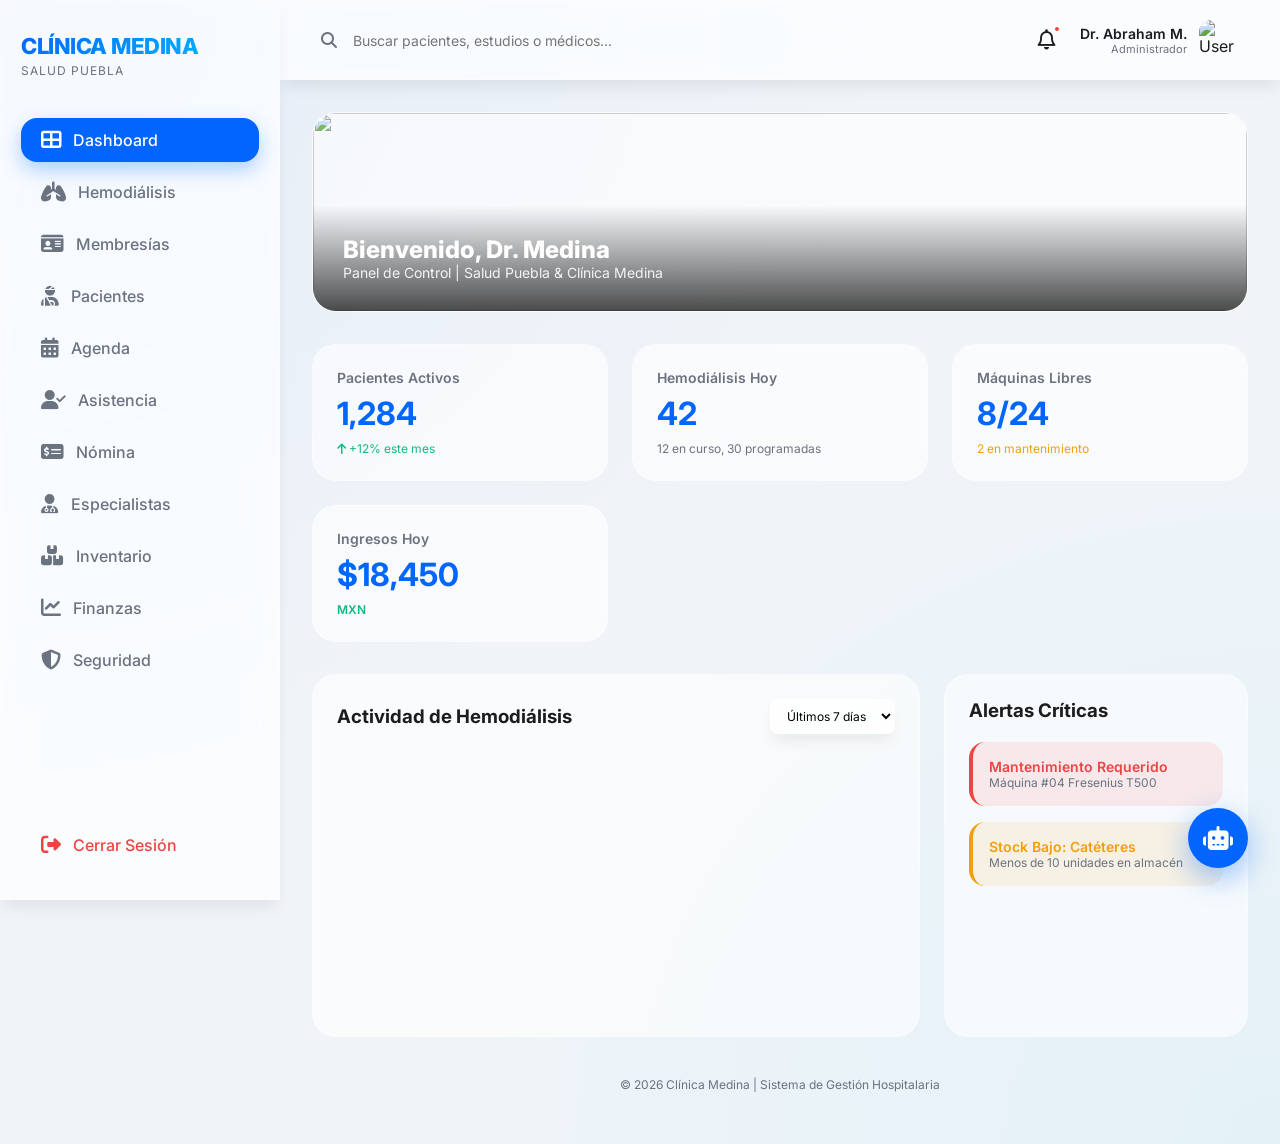
==== proyecto/index.html @ 77a9a947 "Add files via upload" ====
<!DOCTYPE html>
<html lang="es">
<head>
    <meta charset="UTF-8">
    <meta name="viewport" content="width=device-width, initial-scale=1.0">
    <title>Salud Puebla | Clínica Medina OS</title>
    <link rel="stylesheet" href="style.css">
    <link rel="stylesheet" href="https://cdnjs.cloudflare.com/ajax/libs/font-awesome/6.4.0/css/all.min.css">
    <link href="https://fonts.googleapis.com/css2?family=Inter:wght@300;400;500;600;700;800&display=swap" rel="stylesheet">
    <script src="https://cdn.jsdelivr.net/npm/chart.js"></script>
    <script src="https://cdnjs.cloudflare.com/ajax/libs/html2pdf.js/0.10.1/html2pdf.bundle.min.js"></script>
</head>
<body>
    <div id="app">
        <!-- Sidebar Navigation -->
        <aside class="glass">
            <div class="brand">
                <h1>CLÍNICA MEDINA</h1>
                <p>Salud Puebla</p>
            </div>
            
            <nav class="nav-links">
                <a class="nav-item active" data-page="dashboard">
                    <i class="fas fa-th-large"></i>
                    <span>Dashboard</span>
                </a>
                <a class="nav-item" data-page="hemodialysis">
                    <i class="fas fa-lungs"></i>
                    <span>Hemodiálisis</span>
                </a>
                <a class="nav-item" data-page="memberships">
                    <i class="fas fa-id-card"></i>
                    <span>Membresías</span>
                </a>
                <a class="nav-item" data-page="patients">
                    <i class="fas fa-user-injured"></i>
                    <span>Pacientes</span>
                </a>
                <a class="nav-item" data-page="schedule">
                    <i class="fas fa-calendar-alt"></i>
                    <span>Agenda</span>
                </a>
                <a class="nav-item" data-page="attendance">
                    <i class="fas fa-user-check"></i>
                    <span>Asistencia</span>
                </a>
                <a class="nav-item" data-page="payroll">
                    <i class="fas fa-money-check-alt"></i>
                    <span>Nómina</span>
                </a>
                <a class="nav-item" data-page="specialists">
                    <i class="fas fa-user-md"></i>
                    <span>Especialistas</span>
                </a>
                <a class="nav-item" data-page="inventory">
                    <i class="fas fa-boxes"></i>
                    <span>Inventario</span>
                </a>
                <a class="nav-item" data-page="financial">
                    <i class="fas fa-chart-line"></i>
                    <span>Finanzas</span>
                </a>
                <a class="nav-item" data-page="security">
                    <i class="fas fa-shield-alt"></i>
                    <span>Seguridad</span>
                </a>
            </nav>

            <div style="margin-top: auto; padding-top: 20px; border-top: 1px solid var(--border);">
                <div class="nav-item" style="color: var(--danger);">
                    <i class="fas fa-sign-out-alt"></i>
                    <span>Cerrar Sesión</span>
                </div>
            </div>
        </aside>

        <!-- Main Content Wrapper -->
        <header class="glass">
            <div class="header-search">
                <i class="fas fa-search" style="color: var(--text-secondary); margin-right: 12px;"></i>
                <input type="text" placeholder="Buscar pacientes, estudios o médicos..." style="background: transparent; border: none; outline: none; width: 300px; font-size: 14px;">
            </div>
            <div class="header-actions" style="display: flex; align-items: center; gap: 24px;">
                <div class="notification-bell" style="position: relative; cursor: pointer;">
                    <i class="far fa-bell" style="font-size: 20px;"></i>
                    <span style="position: absolute; top: -5px; right: -5px; background: var(--danger); width: 8px; height: 8px; border-radius: 50%; border: 2px solid white;"></span>
                </div>
                <div class="user-profile" style="display: flex; align-items: center; gap: 12px; cursor: pointer;">
                    <div style="text-align: right;">
                        <p style="font-size: 14px; font-weight: 600;">Dr. Abraham M.</p>
                        <p style="font-size: 11px; color: var(--text-secondary);">Administrador</p>
                    </div>
                    <img src="https://ui-avatars.com/api/?name=Abraham+Medina&background=0066FF&color=fff" alt="User" style="width: 40px; height: 40px; border-radius: 12px; object-fit: cover;">
                </div>
            </div>
        </header>

        <main id="main-content">
            <!-- Sections will be injected here via script.js or defined as hidden divs -->
            
            <!-- Dashboard Overview -->
            <section id="page-dashboard" class="page-section active fade-in">
                <div class="glass-card" style="margin-bottom: 32px; padding: 0; overflow: hidden; height: 200px; position: relative;">
                    <img src="/Users/Bi5M/.gemini/antigravity/brain/7ccee8db-44fe-4745-b122-daf04850807d/hospital_dashboard_hero_1778372550651.png" style="width: 100%; height: 100%; object-fit: cover; opacity: 0.8;">
                    <div style="position: absolute; bottom: 0; left: 0; width: 100%; padding: 30px; background: linear-gradient(transparent, rgba(0,0,0,0.7)); color: white;">
                        <h2 style="font-weight: 800;">Bienvenido, Dr. Medina</h2>
                        <p style="font-size: 14px; opacity: 0.9;">Panel de Control | Salud Puebla & Clínica Medina</p>
                    </div>
                </div>

                <div class="stats-grid">
                    <div class="glass-card stat-card">
                        <span class="stat-label">Pacientes Activos</span>
                        <span class="stat-value">1,284</span>
                        <span style="font-size: 12px; color: var(--success);"><i class="fas fa-arrow-up"></i> +12% este mes</span>
                    </div>
                    <div class="glass-card stat-card">
                        <span class="stat-label">Hemodiálisis Hoy</span>
                        <span class="stat-value">42</span>
                        <span style="font-size: 12px; color: var(--text-secondary);">12 en curso, 30 programadas</span>
                    </div>
                    <div class="glass-card stat-card">
                        <span class="stat-label">Máquinas Libres</span>
                        <span class="stat-value">8/24</span>
                        <span style="font-size: 12px; color: var(--warning);">2 en mantenimiento</span>
                    </div>
                    <div class="glass-card stat-card">
                        <span class="stat-label">Ingresos Hoy</span>
                        <span class="stat-value">$18,450</span>
                        <span style="font-size: 12px; color: var(--success); font-weight: 600;">MXN</span>
                    </div>
                </div>

                <div style="display: grid; grid-template-columns: 2fr 1fr; gap: 24px;">
                    <div class="glass-card">
                        <div style="display: flex; justify-content: space-between; align-items: center; margin-bottom: 24px;">
                            <h3 style="font-weight: 700;">Actividad de Hemodiálisis</h3>
                            <select class="glass" style="padding: 8px 12px; border-radius: 8px; font-size: 12px; border: 1px solid var(--border);">
                                <option>Últimos 7 días</option>
                                <option>Último mes</option>
                            </select>
                        </div>
                        <canvas id="revenueChart" height="250"></canvas>
                    </div>
                    <div class="glass-card">
                        <h3 style="font-weight: 700; margin-bottom: 20px;">Alertas Críticas</h3>
                        <div style="display: flex; flex-direction: column; gap: 16px;">
                            <div style="background: rgba(239, 68, 68, 0.1); padding: 16px; border-radius: 16px; border-left: 4px solid var(--danger);">
                                <p style="font-weight: 600; font-size: 14px; color: var(--danger);">Mantenimiento Requerido</p>
                                <p style="font-size: 12px; color: var(--text-secondary);">Máquina #04 Fresenius T500</p>
                            </div>
                            <div style="background: rgba(245, 158, 11, 0.1); padding: 16px; border-radius: 16px; border-left: 4px solid var(--warning);">
                                <p style="font-weight: 600; font-size: 14px; color: var(--warning);">Stock Bajo: Catéteres</p>
                                <p style="font-size: 12px; color: var(--text-secondary);">Menos de 10 unidades en almacén</p>
                            </div>
                        </div>
                    </div>
                </div>
            </section>

            <!-- Other pages will be added dynamically or pre-defined -->
            <section id="page-hemodialysis" class="page-section fade-in">
                <h2 style="margin-bottom: 24px; font-weight: 800;">Panel de Control Hemodiálisis</h2>
                <div class="stats-grid" id="hemo-machines-grid">
                    <!-- Machines cards will be injected here -->
                </div>
            </section>

            <section id="page-memberships" class="page-section fade-in">
                <h2 style="margin-bottom: 24px; font-weight: 800;">Sistema de Membresías Salud Puebla</h2>
                <div class="stats-grid">
                    <div class="glass-card" style="border-top: 4px solid var(--primary);">
                        <h3>Individual</h3>
                        <p style="font-size: 24px; font-weight: 800; margin: 12px 0;">$350 MXN</p>
                        <ul style="font-size: 13px; color: var(--text-secondary); list-style: none; display: flex; flex-direction: column; gap: 8px;">
                            <li><i class="fas fa-check" style="color: var(--success);"></i> Consulta General Gratis</li>
                            <li><i class="fas fa-check" style="color: var(--success);"></i> 50% Ultrasonido</li>
                            <li><i class="fas fa-check" style="color: var(--success);"></i> 11va Hemodialisis Gratis</li>
                        </ul>
                    </div>
                    <div class="glass-card" style="border-top: 4px solid var(--secondary);">
                        <h3>Dúo</h3>
                        <p style="font-size: 24px; font-weight: 800; margin: 12px 0;">$450 MXN</p>
                        <ul style="font-size: 13px; color: var(--text-secondary); list-style: none; display: flex; flex-direction: column; gap: 8px;">
                            <li><i class="fas fa-check" style="color: var(--success);"></i> Beneficios para 2 personas</li>
                            <li><i class="fas fa-check" style="color: var(--success);"></i> 50% RX y Laboratorio</li>
                            <li><i class="fas fa-check" style="color: var(--success);"></i> Descuentos en Farmacia</li>
                        </ul>
                    </div>
                    <div class="glass-card" style="border-top: 4px solid var(--accent);">
                        <h3>Familiar</h3>
                        <p style="font-size: 24px; font-weight: 800; margin: 12px 0;">$499 MXN</p>
                        <ul style="font-size: 13px; color: var(--text-secondary); list-style: none; display: flex; flex-direction: column; gap: 8px;">
                            <li><i class="fas fa-check" style="color: var(--success);"></i> Hasta 4 integrantes</li>
                            <li><i class="fas fa-check" style="color: var(--success);"></i> 20% en Especialistas</li>
                            <li><i class="fas fa-check" style="color: var(--success);"></i> Ambulancia 24/7</li>
                        </ul>
                    </div>
                </div>
                
                <div class="glass-card" style="margin-top: 32px;">
                    <div style="display: flex; justify-content: space-between; align-items: center; margin-bottom: 24px;">
                        <h3 style="font-weight: 700;">Verificación de Membresía</h3>
                        <button class="glass" style="padding: 10px 20px; border-radius: 12px; background: var(--primary); color: white; border: none; font-weight: 600; cursor: pointer;">
                            <i class="fas fa-qrcode"></i> Escanear QR
                        </button>
                    </div>
                    <table style="width: 100%; border-collapse: collapse; text-align: left;">
                        <thead>
                            <tr style="color: var(--text-secondary); font-size: 12px; text-transform: uppercase; letter-spacing: 1px;">
                                <th style="padding: 16px 0;">Socio</th>
                                <th>ID Membresía</th>
                                <th>Tipo</th>
                                <th>Vencimiento</th>
                                <th>Estado</th>
                                <th>Acciones</th>
                            </tr>
                        </thead>
                        <tbody id="membership-list" style="font-size: 14px;">
                            <!-- Members injected here -->
                        </tbody>
                    </table>
                </div>
            </section>
            <section id="page-patients" class="page-section fade-in">
                <div style="display: flex; justify-content: space-between; align-items: center; margin-bottom: 24px;">
                    <h2 style="font-weight: 800;">Gestión de Pacientes</h2>
                    <button class="glass" onclick="openModal('add-patient-modal')" style="padding: 10px 20px; border-radius: 12px; background: var(--primary); color: white; border: none; font-weight: 600; cursor: pointer;">
                        <i class="fas fa-plus"></i> Nuevo Paciente
                    </button>
                </div>
                <div class="glass-card">
                    <div style="display: grid; grid-template-columns: repeat(auto-fill, minmax(300px, 1fr)); gap: 20px;" id="patients-list">
                        <!-- Patient profiles will be injected here -->
                    </div>
                </div>
            </section>

            <section id="page-specialists" class="page-section fade-in">
                <h2 style="margin-bottom: 24px; font-weight: 800;">Directorio de Especialistas</h2>
                <div style="display: grid; grid-template-columns: repeat(auto-fill, minmax(280px, 1fr)); gap: 24px;" id="specialists-grid">
                    <!-- Specialist cards injected here -->
                </div>
            </section>

            <section id="page-inventory" class="page-section fade-in">
                <div style="display: flex; justify-content: space-between; align-items: center; margin-bottom: 24px;">
                    <div>
                        <h2 style="font-weight: 800;">Inventario y Farmacia</h2>
                        <p style="color: var(--text-secondary); font-size: 14px;">Control de medicamentos e insumos de hemodiálisis</p>
                    </div>
                    <div style="display: flex; gap: 12px;">
                        <button class="glass" onclick="openModal('medina-inv-movement-modal')" style="padding: 10px 20px; border-radius: 12px; background: rgba(0, 102, 255, 0.1); color: var(--primary); border: 1px solid var(--primary); font-weight: 600; cursor: pointer;">
                            <i class="fas fa-exchange-alt"></i> Entrada/Salida
                        </button>
                        <button class="glass" onclick="openModal('medina-product-modal')" style="padding: 10px 20px; border-radius: 12px; background: var(--primary); color: white; border: none; font-weight: 600; cursor: pointer;">
                            <i class="fas fa-plus"></i> Nuevo Producto
                        </button>
                    </div>
                </div>

                <div class="stats-grid">
                    <div class="glass-card">
                        <span class="stat-label">Productos Totales</span>
                        <span class="stat-value" id="inv-total-products">0</span>
                    </div>
                    <div class="glass-card">
                        <span class="stat-label">Stock Crítico</span>
                        <span class="stat-value" id="inv-critical-stock" style="color: var(--danger);">0</span>
                    </div>
                    <div class="glass-card">
                        <span class="stat-label">Movimientos Hoy</span>
                        <span class="stat-value" id="inv-movements-today">0</span>
                    </div>
                </div>

                <div class="glass-card" style="margin-top: 24px;">
                    <h3 style="margin-bottom: 20px;">Existencias en Almacén</h3>
                    <div style="overflow-x: auto;">
                        <table style="width: 100%; border-collapse: collapse; text-align: left;">
                            <thead>
                                <tr style="color: var(--text-secondary); font-size: 11px; text-transform: uppercase;">
                                    <th style="padding: 12px 0;">Producto</th>
                                    <th>Categoría</th>
                                    <th>Lote</th>
                                    <th>Caducidad</th>
                                    <th>Gramaje</th>
                                    <th>Stock</th>
                                    <th>Acciones</th>
                                </tr>
                            </thead>
                            <tbody id="medina-inventory-tbody" style="font-size: 13px;"></tbody>
                        </table>
                    </div>
                </div>

                <div class="glass-card" style="margin-top: 24px;">
                    <h3 style="margin-bottom: 20px;">Historial de Movimientos</h3>
                    <div style="overflow-x: auto;">
                        <table style="width: 100%; border-collapse: collapse; text-align: left;">
                            <thead>
                                <tr style="color: var(--text-secondary); font-size: 11px; text-transform: uppercase;">
                                    <th style="padding: 12px 0;">Fecha</th>
                                    <th>Producto</th>
                                    <th>Tipo</th>
                                    <th>Cantidad</th>
                                    <th>Usuario</th>
                                </tr>
                            </thead>
                            <tbody id="medina-inv-movements-tbody" style="font-size: 13px;"></tbody>
                        </table>
                    </div>
                </div>
            </section>

            <section id="page-financial" class="page-section fade-in">
                <div style="display: flex; justify-content: space-between; align-items: center; margin-bottom: 24px;">
                    <h2 style="font-weight: 800;">Panel Financiero</h2>
                    <button class="glass" onclick="resetMedinaFinances()" style="padding: 10px 20px; border-radius: 12px; background: rgba(239, 68, 68, 0.1); color: var(--danger); border: 1px solid var(--danger); font-weight: 600; cursor: pointer;">
                        <i class="fas fa-sync-alt"></i> Reiniciar Mes
                    </button>
                </div>
                
                <div class="stats-grid">
                    <div class="glass-card">
                        <span class="stat-label">Ingresos Mensuales</span>
                        <span class="stat-value" id="medina-total-ingresos">$0</span>
                        <span style="font-size: 12px; color: var(--success);">Actualizado automáticamente</span>
                    </div>
                    <div class="glass-card">
                        <span class="stat-label">Egresos Mensuales (Gastos)</span>
                        <span class="stat-value" id="medina-total-gastos">$0</span>
                        <span style="font-size: 12px; color: var(--danger);">Gestionados este mes</span>
                    </div>
                    <div class="glass-card">
                        <span class="stat-label">Balance Neto</span>
                        <span class="stat-value" id="medina-balance-neto">$0</span>
                        <span id="medina-balance-status" style="font-size: 12px;">Saldo del periodo</span>
                    </div>
                </div>

                <!-- Ingresos y Egresos Forms -->
                <div style="display: grid; grid-template-columns: 1fr 1fr; gap: 24px; margin-top: 24px;">
                    <div class="glass-card">
                        <h3 style="margin-bottom: 20px; color: var(--success);">+ Registrar Ingreso</h3>
                        <div style="display: flex; flex-direction: column; gap: 15px;">
                            <input type="text" id="m-i-concepto" placeholder="Concepto de Ingreso" class="glass" style="padding: 12px; border-radius: 10px; border: 1px solid var(--border); outline: none;">
                            <div style="display: flex; gap: 10px;">
                                <input type="number" id="m-i-cantidad" placeholder="Monto ($)" class="glass" style="flex: 1; padding: 12px; border-radius: 10px; border: 1px solid var(--border); outline: none;">
                                <input type="date" id="m-i-fecha" class="glass" style="flex: 1; padding: 12px; border-radius: 10px; border: 1px solid var(--border); outline: none;">
                            </div>
                            <button onclick="saveMedinaIngreso()" style="width: 100%; padding: 12px; border-radius: 12px; background: var(--success); color: white; border: none; font-weight: 600; cursor: pointer;">
                                <i class="fas fa-plus-circle"></i> Guardar Ingreso
                            </button>
                        </div>
                    </div>
                    <div class="glass-card">
                        <h3 style="margin-bottom: 20px; color: var(--danger);">- Registrar Egreso</h3>
                        <div style="display: flex; flex-direction: column; gap: 15px;">
                            <input type="text" id="m-g-concepto" placeholder="Concepto de Gasto" class="glass" style="padding: 12px; border-radius: 10px; border: 1px solid var(--border); outline: none;">
                            <input type="text" id="m-g-motivo" placeholder="Motivo/Detalle" class="glass" style="padding: 12px; border-radius: 10px; border: 1px solid var(--border); outline: none;">
                            <div style="display: flex; gap: 10px;">
                                <input type="number" id="m-g-cantidad" placeholder="Monto ($)" class="glass" style="flex: 1; padding: 12px; border-radius: 10px; border: 1px solid var(--border); outline: none;">
                                <input type="date" id="m-g-fecha" class="glass" style="flex: 1; padding: 12px; border-radius: 10px; border: 1px solid var(--border); outline: none;">
                            </div>
                            <button onclick="saveMedinaGasto()" style="width: 100%; padding: 12px; border-radius: 12px; background: var(--danger); color: white; border: none; font-weight: 600; cursor: pointer;">
                                <i class="fas fa-minus-circle"></i> Guardar Gasto
                            </button>
                        </div>
                    </div>
                </div>

                <!-- History Tables -->
                <div style="display: grid; grid-template-columns: 1fr 1fr; gap: 24px; margin-top: 24px;">
                    <div class="glass-card">
                        <h3 style="margin-bottom: 20px;">Historial de Ingresos</h3>
                        <div style="overflow-x: auto; max-height: 400px;">
                            <table style="width: 100%; border-collapse: collapse; text-align: left;">
                                <thead>
                                    <tr style="color: var(--text-secondary); font-size: 11px; text-transform: uppercase;">
                                        <th style="padding: 12px 0;">Fecha</th>
                                        <th>Concepto</th>
                                        <th>Monto</th>
                                        <th></th>
                                    </tr>
                                </thead>
                                <tbody id="medina-ingresos-tbody" style="font-size: 13px;"></tbody>
                            </table>
                        </div>
                    </div>
                    <div class="glass-card">
                        <h3 style="margin-bottom: 20px;">Historial de Egresos</h3>
                        <div style="overflow-x: auto; max-height: 400px;">
                            <table style="width: 100%; border-collapse: collapse; text-align: left;">
                                <thead>
                                    <tr style="color: var(--text-secondary); font-size: 11px; text-transform: uppercase;">
                                        <th style="padding: 12px 0;">Fecha</th>
                                        <th>Concepto</th>
                                        <th>Monto</th>
                                        <th></th>
                                    </tr>
                                </thead>
                                <tbody id="medina-gastos-tbody" style="font-size: 13px;"></tbody>
                            </table>
                        </div>
                    </div>
                </div>
            </section>

            <section id="page-schedule" class="page-section fade-in">
                <div style="display: flex; justify-content: space-between; align-items: center; margin-bottom: 24px;">
                    <div>
                        <h2 style="font-weight: 800;">Agenda de Hemodiálisis</h2>
                        <p style="color: var(--text-secondary); font-size: 14px;">Control de máquinas y turnos semanales</p>
                    </div>
                    <div style="display: flex; gap: 20px;">
                        <div class="glass-card" style="padding: 10px 20px; display: flex; flex-direction: column; align-items: center;">
                            <span style="font-size: 11px; color: var(--text-secondary);">PACIENTES</span>
                            <span id="medina-count-patients" style="font-size: 18px; font-weight: 800;">0</span>
                        </div>
                        <div class="glass-card" style="padding: 10px 20px; display: flex; flex-direction: column; align-items: center;">
                            <span style="font-size: 11px; color: var(--text-secondary);">LIBRES</span>
                            <span id="medina-count-available" style="font-size: 18px; font-weight: 800;">0</span>
                        </div>
                    </div>
                </div>
                <div class="glass-card" id="medinaAgendaContainer" style="padding: 0; overflow: hidden; height: calc(100vh - 250px);"></div>
            </section>

            <!-- Attendance Section -->
            <section id="page-attendance" class="page-section fade-in">
                <div style="display: flex; justify-content: space-between; align-items: center; margin-bottom: 24px;">
                    <div>
                        <h2 style="font-weight: 800;">Control de Asistencia</h2>
                        <p style="color: var(--text-secondary); font-size: 14px;">Registro biométrico de entrada y salida del personal</p>
                    </div>
                </div>

                <div style="display: grid; grid-template-columns: 1fr 2fr; gap: 24px;">
                    <div class="glass-card">
                        <h3 style="margin-bottom: 20px;">Registrar Asistencia</h3>
                        <div style="display: flex; flex-direction: column; gap: 15px;">
                            <input type="text" id="att-staff-name" placeholder="Nombre Completo" class="glass" style="padding: 12px; border-radius: 10px; border: 1px solid var(--border); outline: none;">
                            <select id="att-type" class="glass" style="padding: 12px; border-radius: 10px; border: 1px solid var(--border);">
                                <option value="Entrada">Entrada</option>
                                <option value="Salida">Salida</option>
                            </select>
                            
                            <!-- Camera Preview -->
                            <div id="camera-container" class="glass" style="width: 100%; aspect-ratio: 4/3; border-radius: 12px; overflow: hidden; position: relative; background: #000; border: 1px solid var(--border);">
                                <video id="att-video" autoplay playsinline style="width: 100%; height: 100%; object-fit: cover;"></video>
                                <div id="camera-overlay" style="position: absolute; top: 10px; left: 10px; padding: 4px 10px; background: var(--primary); color: white; border-radius: 6px; font-size: 10px;">CÁMARA LISTA</div>
                                <button onclick="initMedinaCamera()" style="position: absolute; top: 10px; right: 10px; padding: 6px 12px; background: rgba(255,255,255,0.2); backdrop-filter: blur(10px); color: white; border: 1px solid rgba(255,255,255,0.3); border-radius: 8px; font-size: 10px; cursor: pointer; font-weight: 600;">
                                    <i class="fas fa-sync"></i> ACTIVAR CÁMARA
                                </button>
                            </div>
                            <canvas id="att-canvas" style="display: none;"></canvas>

                            <button onclick="registerMedinaAttendance()" style="width: 100%; padding: 12px; border-radius: 12px; background: var(--primary); color: white; border: none; font-weight: 600; cursor: pointer;">
                                <i class="fas fa-camera"></i> Registrar y Tomar Foto
                            </button>
                        </div>
                    </div>

                    <div class="glass-card">
                        <h3 style="margin-bottom: 20px;">Bitácora de Hoy</h3>
                        <div style="overflow-x: auto; max-height: 500px;">
                            <table style="width: 100%; border-collapse: collapse; text-align: left;">
                                <thead>
                                    <tr style="color: var(--text-secondary); font-size: 11px; text-transform: uppercase;">
                                        <th style="padding: 12px 0;">Foto</th>
                                        <th>Nombre</th>
                                        <th>Tipo</th>
                                        <th>Hora</th>
                                        <th>Acciones</th>
                                    </tr>
                                </thead>
                                <tbody id="medina-attendance-tbody" style="font-size: 13px;"></tbody>
                            </table>
                        </div>
                    </div>
                </div>
            </section>

            <!-- Payroll Section -->
            <section id="page-payroll" class="page-section fade-in">
                <div style="display: flex; justify-content: space-between; align-items: center; margin-bottom: 24px;">
                    <div>
                        <h2 style="font-weight: 800;">Gestión de Nómina</h2>
                        <p style="color: var(--text-secondary); font-size: 14px;">Administración de salarios y compensaciones del personal</p>
                    </div>
                    <button class="glass" id="btn-add-payroll" onclick="addMedinaPayrollEmployee()" style="padding: 10px 20px; border-radius: 12px; background: var(--primary); color: white; border: none; font-weight: 600; cursor: pointer;">
                        <i class="fas fa-plus"></i> Agregar Personal
                    </button>
                </div>

                <div style="display: grid; grid-template-columns: 300px 1fr; gap: 24px; min-height: 500px;">
                    <!-- Employee List -->
                    <div class="glass-card" style="padding: 0; overflow: hidden; display: flex; flex-direction: column;">
                        <div style="padding: 20px; border-bottom: 1px solid var(--border);">
                            <h4 style="font-weight: 700;">Personal (<span id="payroll-count">0</span>/10)</h4>
                        </div>
                        <div id="payroll-list" style="flex: 1; overflow-y: auto;">
                            <!-- List of employees -->
                        </div>
                    </div>

                    <!-- Breakdown Detail -->
                    <div id="payroll-detail-container" class="glass-card" style="display: none; flex-direction: column; gap: 20px;">
                        <div style="display: flex; justify-content: space-between; align-items: center;">
                            <h3 id="p-det-name" style="font-weight: 800; color: var(--primary);">Nombre del Empleado</h3>
                            <div style="display: flex; gap: 10px;">
                                <button onclick="downloadMedinaPayrollPDF()" style="background: rgba(0,102,255,0.1); border: 1px solid var(--primary); color: var(--primary); padding: 8px 15px; border-radius: 10px; cursor: pointer; font-size: 13px; font-weight: 600;">
                                    <i class="fas fa-file-pdf"></i> PDF
                                </button>
                                <button onclick="deleteMedinaPayrollEmployee()" style="background: transparent; border: none; color: var(--danger); cursor: pointer; font-size: 14px;">
                                    <i class="fas fa-trash"></i>
                                </button>
                            </div>
                        </div>

                        <!-- Period and Date -->
                        <div style="display: grid; grid-template-columns: 2fr 1fr; gap: 20px;">
                            <div class="glass" style="padding: 12px 15px; border-radius: 12px;">
                                <label style="font-size: 10px; color: var(--text-secondary); display: block; margin-bottom: 5px; font-weight: 700; text-transform: uppercase;">Periodo de Nómina (ej. Quincena 1-15)</label>
                                <input type="text" id="p-det-periodo" class="glass" placeholder="Quincena del 1-15 de Mayo" style="width: 100%; border: none; background: transparent; font-weight: 600; outline: none; border-bottom: 1px solid var(--border);">
                            </div>
                            <div class="glass" style="padding: 12px 15px; border-radius: 12px;">
                                <label style="font-size: 10px; color: var(--text-secondary); display: block; margin-bottom: 5px; font-weight: 700; text-transform: uppercase;">Fecha de Pago</label>
                                <input type="date" id="p-det-fecha-pago" class="glass" style="width: 100%; border: none; background: transparent; font-weight: 600; outline: none; border-bottom: 1px solid var(--border);">
                            </div>
                        </div>

                        <div style="display: grid; grid-template-columns: repeat(3, 1fr); gap: 20px;">
                            <div class="glass" style="padding: 20px; border-radius: 16px;">
                                <label style="font-size: 11px; color: var(--text-secondary); text-transform: uppercase; font-weight: 700;">Salario Quincenal</label>
                                <div style="display: flex; align-items: center; gap: 10px; margin-top: 5px;">
                                    <span style="font-size: 16px; font-weight: 700; color: var(--success);">$</span>
                                    <input type="number" id="p-det-quincena" oninput="updatePayrollCalculations()" class="glass" style="border: none; background: transparent; font-size: 20px; font-weight: 800; width: 100%; color: var(--text-primary); outline: none;">
                                </div>
                            </div>
                            <div class="glass" style="padding: 20px; border-radius: 16px; background: rgba(0,0,0,0.02);">
                                <label style="font-size: 11px; color: var(--text-secondary); text-transform: uppercase; font-weight: 700;">Diario (Auto)</label>
                                <div style="display: flex; align-items: center; gap: 10px; margin-top: 5px;">
                                    <span style="font-size: 16px; font-weight: 700; opacity: 0.5;">$</span>
                                    <input type="text" id="p-det-diario" readonly class="glass" style="border: none; background: transparent; font-size: 20px; font-weight: 800; width: 100%; outline: none; cursor: default;">
                                </div>
                            </div>
                            <div class="glass" style="padding: 20px; border-radius: 16px; background: rgba(0,0,0,0.02);">
                                <label style="font-size: 11px; color: var(--text-secondary); text-transform: uppercase; font-weight: 700;">Hora (Auto)</label>
                                <div style="display: flex; align-items: center; gap: 10px; margin-top: 5px;">
                                    <span style="font-size: 16px; font-weight: 700; opacity: 0.5;">$</span>
                                    <input type="text" id="p-det-hora" readonly class="glass" style="border: none; background: transparent; font-size: 20px; font-weight: 800; width: 100%; outline: none; cursor: default;">
                                </div>
                            </div>
                        </div>

                        <div style="display: grid; grid-template-columns: repeat(4, 1fr); gap: 15px;">
                            <div class="glass" style="padding: 12px; border-radius: 16px;">
                                <label style="font-size: 10px; color: var(--text-secondary); display: block; margin-bottom: 5px; font-weight: 700;">Faltas (Días)</label>
                                <input type="number" id="p-det-faltas" oninput="updatePayrollCalculations()" class="glass" style="width: 100%; padding: 8px; border-radius: 8px; border: 1px solid var(--border);">
                                <small style="display: block; margin-top: 5px; color: var(--danger); font-size: 10px; font-weight: 600;">Desc: -$<span id="p-det-faltas-desc">0</span></small>
                            </div>
                            <div class="glass" style="padding: 12px; border-radius: 16px;">
                                <label style="font-size: 10px; color: var(--text-secondary); display: block; margin-bottom: 5px; font-weight: 700;">Desc. Horas</label>
                                <input type="number" id="p-det-h-desc" oninput="updatePayrollCalculations()" class="glass" style="width: 100%; padding: 8px; border-radius: 8px; border: 1px solid var(--border);">
                                <small style="display: block; margin-top: 5px; color: var(--danger); font-size: 10px; font-weight: 600;">Desc: -$<span id="p-det-h-desc-monto">0</span></small>
                            </div>
                            <div class="glass" style="padding: 12px; border-radius: 16px;">
                                <label style="font-size: 10px; color: var(--text-secondary); display: block; margin-bottom: 5px; font-weight: 700;">Extras ($)</label>
                                <input type="number" id="p-det-extras" oninput="updatePayrollCalculations()" class="glass" style="width: 100%; padding: 8px; border-radius: 8px; border: 1px solid var(--border);">
                            </div>
                            <div class="glass" style="padding: 12px; border-radius: 16px;">
                                <label style="font-size: 10px; color: var(--text-secondary); display: block; margin-bottom: 5px; font-weight: 700;">Festivos ($)</label>
                                <input type="number" id="p-det-festivos" oninput="updatePayrollCalculations()" class="glass" style="width: 100%; padding: 8px; border-radius: 8px; border: 1px solid var(--border);">
                            </div>
                        </div>

                        <div style="display: grid; grid-template-columns: 1fr 1fr; gap: 15px;">
                            <div class="glass" style="padding: 12px; border-radius: 16px;">
                                <label style="font-size: 10px; color: var(--text-secondary); display: block; margin-bottom: 5px; font-weight: 700;">Otros Descuentos ($)</label>
                                <input type="number" id="p-det-otros" oninput="updatePayrollCalculations()" class="glass" style="width: 100%; padding: 8px; border-radius: 8px; border: 1px solid var(--border);">
                            </div>
                            <div class="glass" style="padding: 12px; border-radius: 16px;">
                                <label style="font-size: 10px; color: var(--text-secondary); display: block; margin-bottom: 5px; font-weight: 700;">Concepto del Descuento</label>
                                <input type="text" id="p-det-otros-concepto" placeholder="Ej: Préstamo, Uniforme..." class="glass" style="width: 100%; padding: 8px; border-radius: 8px; border: 1px solid var(--border);">
                            </div>
                        </div>

                        <div class="glass" style="padding: 15px; border-radius: 16px; margin-top: 10px;">
                            <label style="font-size: 11px; color: var(--text-secondary); display: block; margin-bottom: 5px; font-weight: 700;">Impuestos (%)</label>
                            <input type="number" id="p-det-impuestos" oninput="updatePayrollCalculations()" class="glass" style="width: 100%; padding: 10px; border-radius: 8px; border: 1px solid var(--border);">
                            <small style="display: block; margin-top: 5px; color: var(--danger); font-weight: 600;">Retención: -$<span id="p-det-impuestos-desc">0</span></small>
                        </div>

                        <div class="glass" style="margin-top: auto; padding: 25px; border-radius: 20px; background: linear-gradient(135deg, var(--primary), var(--secondary)); color: white; display: flex; justify-content: space-between; align-items: center;">
                            <div>
                                <h4 style="text-transform: uppercase; font-size: 12px; opacity: 0.8; font-weight: 700; letter-spacing: 1px;">Total Neto a Pagar</h4>
                                <span style="font-size: 36px; font-weight: 900;">$<span id="p-det-total">0</span></span>
                            </div>
                            <button onclick="saveMedinaPayrollData()" style="padding: 15px 30px; border-radius: 15px; background: white; color: var(--primary); border: none; font-weight: 800; cursor: pointer; box-shadow: 0 10px 20px rgba(0,0,0,0.1);">
                                <i class="fas fa-save"></i> Guardar Nómina
                            </button>
                        </div>
                    </div>

                    <!-- Placeholder if no one selected -->
                    <div id="payroll-placeholder" class="glass-card" style="display: flex; align-items: center; justify-content: center; flex-direction: column; gap: 15px; color: var(--text-secondary); opacity: 0.6;">
                        <i class="fas fa-users" style="font-size: 48px;"></i>
                        <p>Seleccione un empleado para ver el desglose</p>
                    </div>
                </div>
            </section>

            <section id="page-security" class="page-section fade-in">
                <h2 style="margin-bottom: 24px; font-weight: 800;">Seguridad y Acceso</h2>
                <div class="glass-card" style="max-width: 500px;">
                    <h3>Control de Acceso Staff</h3>
                    <p style="color: var(--text-secondary); font-size: 14px; margin-bottom: 20px;">Permisos de administradores.</p>
                    <div style="display: flex; flex-direction: column; gap: 12px;">
                        <div class="glass" style="padding: 15px; border-radius: 12px; display: flex; justify-content: space-between; align-items: center;">
                            <div>
                                <p style="font-weight: 600;">Dr. Abraham Medina</p>
                                <p style="font-size: 12px; color: var(--text-secondary);">Administrador Senior</p>
                            </div>
                            <span style="background: var(--primary); color: white; padding: 4px 10px; border-radius: 8px; font-size: 11px;">FULL ACCESS</span>
                        </div>
                    </div>
                </div>
            </section>

            <footer style="margin-top: auto; padding-top: 40px; text-align: center; color: var(--text-secondary); font-size: 12px; padding-bottom: 20px;">
                <p>&copy; 2026 Clínica Medina | Sistema de Gestión Hospitalaria</p>
            </footer>
        </main>

        <!-- Agenda Modal -->
        <div id="medinaAgendaModal" class="modal-overlay" style="display: none;">
            <div class="glass-card modal-content" style="width: 450px;">
                <div style="display: flex; justify-content: space-between; align-items: center; margin-bottom: 24px;">
                    <h3 id="medina-apm-title">Detalles del Turno</h3>
                    <i class="fas fa-times" onclick="closeMedinaAgendaModal()" style="cursor: pointer; opacity: 0.6;"></i>
                </div>
                <div style="display: flex; flex-direction: column; gap: 15px;">
                    <input type="hidden" id="m-apm-day">
                    <input type="hidden" id="m-apm-time">
                    <input type="hidden" id="m-apm-machine">
                    <input type="text" id="m-apm-name" placeholder="Nombre completo" class="glass" style="padding: 12px; border-radius: 10px; border: 1px solid var(--border); outline: none;">
                    <div style="display: flex; gap: 10px;">
                        <select id="m-apm-type" class="glass" style="flex:1; padding: 12px; border-radius: 10px; border: 1px solid var(--border);">
                            <option value="fijo">Fijo</option>
                            <option value="ocasion">Ocasión</option>
                        </select>
                        <select id="m-apm-status" class="glass" style="flex:1; padding: 12px; border-radius: 10px; border: 1px solid var(--border);">
                            <option value="confirmado">Confirmado</option>
                            <option value="en-sesion">En Sesión</option>
                        </select>
                    </div>
                    <textarea id="m-apm-obs" placeholder="Observaciones..." class="glass" style="padding: 12px; border-radius: 10px; border: 1px solid var(--border); min-height: 80px;"></textarea>
                    <div style="display: flex; gap: 10px;">
                        <button id="m-apm-delete" onclick="deleteMedinaAgendaItem()" style="flex:1; padding: 12px; border-radius: 10px; border: 1px solid var(--danger); color: var(--danger); background: transparent;">Borrar</button>
                        <button onclick="saveMedinaAgendaItem()" style="flex:2; padding: 12px; border-radius: 10px; background: var(--primary); color: white; border: none;">Guardar</button>
                    </div>
                </div>
            </div>
        </div>

        <!-- AI Assistant and other modals -->
        <div id="ai-assistant"><i class="fas fa-robot"></i></div>
        <div id="ai-modal" class="glass" style="position: fixed; bottom: 100px; right: 32px; width: 350px; height: 500px; border-radius: 24px; display: none; z-index: 1001; overflow: hidden; box-shadow: var(--shadow-lg);">
            <div style="padding: 20px; background: var(--primary); color: white; display: flex; justify-content: space-between; align-items: center;">
                <span style="font-weight: 600;">Medina AI Staff</span>
                <i class="fas fa-times" id="close-ai" style="cursor: pointer;"></i>
            </div>
            <div id="ai-chat" style="flex: 1; padding: 20px; overflow-y: auto; display: flex; flex-direction: column; gap: 12px;"></div>
        </div>
    </div>

    <!-- Patient Files Modal -->
    <div id="patient-files-modal" class="modal-overlay" style="display: none;">
        <div class="glass-card modal-content" style="width: 500px;">
            <div style="display: flex; justify-content: space-between; align-items: center; margin-bottom: 20px;">
                <h3 id="modal-patient-name">Expediente</h3>
                <i class="fas fa-times" onclick="closeModal('patient-files-modal')" style="cursor: pointer;"></i>
            </div>
            <div id="files-list" style="display: flex; flex-direction: column; gap: 12px; margin-bottom: 20px;"></div>
            <input type="file" id="file-input" accept="application/pdf" style="display: none;">
            <button class="glass" onclick="document.getElementById('file-input').click()" style="width: 100%; padding: 12px; border-radius: 12px; background: var(--primary); color: white; border: none;">Subir PDF</button>
        </div>
    </div>

    <!-- Add Patient Modal -->
    <div id="add-patient-modal" class="modal-overlay" style="display: none;">
        <div class="glass-card modal-content" style="width: 400px;">
            <div style="display: flex; justify-content: space-between; align-items: center; margin-bottom: 20px;">
                <h3>Nuevo Paciente</h3>
                <i class="fas fa-times" onclick="closeModal('add-patient-modal')" style="cursor: pointer;"></i>
            </div>
            <div style="display: flex; flex-direction: column; gap: 15px;">
                <input type="text" id="new-patient-name" placeholder="Nombre" class="glass" style="padding: 12px; border-radius: 10px; border: 1px solid var(--border);">
                <input type="number" id="new-patient-age" placeholder="Edad" class="glass" style="padding: 12px; border-radius: 10px; border: 1px solid var(--border);">
                <input type="text" id="new-patient-diagnosis" placeholder="Diagnóstico" class="glass" style="padding: 12px; border-radius: 10px; border: 1px solid var(--border);">
                <button onclick="saveNewPatient()" style="width: 100%; padding: 12px; border-radius: 12px; background: var(--primary); color: white; border: none;">Guardar</button>
            </div>
        </div>
    </div>

    <!-- Medina Product Modal -->
    <div id="medina-product-modal" class="modal-overlay" style="display: none;">
        <div class="glass-card modal-content" style="width: 450px;">
            <div style="display: flex; justify-content: space-between; align-items: center; margin-bottom: 24px;">
                <h3 style="font-weight: 700;">Nuevo Producto / Insumo</h3>
                <i class="fas fa-times" onclick="closeModal('medina-product-modal')" style="cursor: pointer; opacity: 0.6;"></i>
            </div>
            <div style="display: flex; flex-direction: column; gap: 15px;">
                <input type="text" id="m-p-name" placeholder="Nombre del Producto" class="glass" style="padding: 12px; border-radius: 10px; border: 1px solid var(--border); outline: none;">
                <select id="m-p-category" class="glass" style="padding: 12px; border-radius: 10px; border: 1px solid var(--border);">
                    <option value="Medicamento">Medicamento</option>
                    <option value="Hemodiálisis">Insumo Hemodiálisis</option>
                    <option value="General">General</option>
                </select>
                <div style="display: flex; gap: 10px;">
                    <input type="text" id="m-p-lote" placeholder="Lote" class="glass" style="flex:1; padding: 12px; border-radius: 10px; border: 1px solid var(--border);">
                    <input type="text" id="m-p-gramaje" placeholder="Gramaje / ML" class="glass" style="flex:1; padding: 12px; border-radius: 10px; border: 1px solid var(--border);">
                </div>
                <div class="form-group">
                    <label style="font-size: 11px; color: var(--text-secondary);">Fecha de Caducidad</label>
                    <input type="date" id="m-p-expiry" class="glass" style="width:100%; padding: 12px; border-radius: 10px; border: 1px solid var(--border);">
                </div>
                <input type="number" id="m-p-stock" placeholder="Stock Inicial" class="glass" style="padding: 12px; border-radius: 10px; border: 1px solid var(--border);">
                <button onclick="saveMedinaProduct()" style="width: 100%; padding: 12px; border-radius: 12px; background: var(--primary); color: white; border: none; font-weight: 600;">
                    <i class="fas fa-save"></i> Guardar Producto
                </button>
            </div>
        </div>
    </div>

    <!-- Medina Movement Modal -->
    <div id="medina-inv-movement-modal" class="modal-overlay" style="display: none;">
        <div class="glass-card modal-content" style="width: 400px;">
            <div style="display: flex; justify-content: space-between; align-items: center; margin-bottom: 24px;">
                <h3 style="font-weight: 700;">Registrar Movimiento</h3>
                <i class="fas fa-times" onclick="closeModal('medina-inv-movement-modal')" style="cursor: pointer; opacity: 0.6;"></i>
            </div>
            <div style="display: flex; flex-direction: column; gap: 15px;">
                <div class="form-group">
                    <label style="font-size: 11px; color: var(--text-secondary);">Seleccionar Producto</label>
                    <select id="m-mov-product" class="glass" style="width:100%; padding: 12px; border-radius: 10px; border: 1px solid var(--border);"></select>
                </div>
                <div class="form-group">
                    <label style="font-size: 11px; color: var(--text-secondary);">Tipo de Movimiento</label>
                    <select id="m-mov-type" class="glass" style="width:100%; padding: 12px; border-radius: 10px; border: 1px solid var(--border);">
                        <option value="entrada">Entrada (+)</option>
                        <option value="salida">Salida (-)</option>
                    </select>
                </div>
                <input type="number" id="m-mov-qty" placeholder="Cantidad" class="glass" style="padding: 12px; border-radius: 10px; border: 1px solid var(--border);">
                <input type="text" id="m-mov-reason" placeholder="Motivo (Ej: Compra, Sesión, Caducado)" class="glass" style="padding: 12px; border-radius: 10px; border: 1px solid var(--border);">
                <button onclick="saveMedinaInvMovement()" style="width: 100%; padding: 12px; border-radius: 12px; background: var(--primary); color: white; border: none; font-weight: 600;">
                    <i class="fas fa-check-circle"></i> Confirmar Movimiento
                </button>
            </div>
        </div>
    </div>

    <script src="script.js"></script>
</body>
</html>
---- proyecto/style.css ----
:root {
    /* Color Palette */
    --primary: #0066FF;
    --primary-glow: rgba(0, 102, 255, 0.3);
    --secondary: #00C2FF;
    --accent: #7000FF;
    --background: #F0F4F8;
    --surface: rgba(255, 255, 255, 0.7);
    --sidebar-bg: rgba(255, 255, 255, 0.85);
    --card-bg: rgba(255, 255, 255, 0.6);
    --text-primary: #1A1C1E;
    --text-secondary: #6B7280;
    --success: #10B981;
    --warning: #F59E0B;
    --danger: #EF4444;
    --border: rgba(255, 255, 255, 0.3);
    
    /* Effects */
    --glass: blur(16px) saturate(180%);
    --shadow-sm: 0 4px 6px -1px rgba(0, 0, 0, 0.05);
    --shadow-md: 0 10px 15px -3px rgba(0, 0, 0, 0.07);
    --shadow-lg: 0 20px 25px -5px rgba(0, 0, 0, 0.1);
    --shadow-glow: 0 0 20px var(--primary-glow);
    --primary-gradient: linear-gradient(135deg, #0066FF, #00C2FF);
    
    /* Layout */
    --sidebar-width: 280px;
    --header-height: 80px;
    --radius-lg: 24px;
    --radius-md: 16px;
    --transition: all 0.4s cubic-bezier(0.4, 0, 0.2, 1);
}

* {
    margin: 0;
    padding: 0;
    box-sizing: border-box;
    font-family: 'Inter', -apple-system, BlinkMacSystemFont, 'Segoe UI', Roboto, sans-serif;
}

body {
    background: var(--background);
    background-image: 
        radial-gradient(at 0% 0%, rgba(0, 102, 255, 0.05) 0px, transparent 50%),
        radial-gradient(at 100% 100%, rgba(0, 194, 255, 0.05) 0px, transparent 50%);
    color: var(--text-primary);
    min-height: 100vh;
    overflow-x: hidden;
}

/* Glassmorphism Classes */
.glass {
    background: var(--surface);
    backdrop-filter: var(--glass);
    -webkit-backdrop-filter: var(--glass);
    border: 1px solid var(--border);
    box-shadow: var(--shadow-md);
}

.glass-card {
    background: var(--card-bg);
    backdrop-filter: var(--glass);
    -webkit-backdrop-filter: var(--glass);
    border: 1px solid var(--border);
    border-radius: var(--radius-lg);
    padding: 24px;
    transition: var(--transition);
}

.glass-card:hover {
    transform: translateY(-5px);
    box-shadow: var(--shadow-lg), var(--shadow-glow);
    background: rgba(255, 255, 255, 0.8);
}

/* Layout Structure */
#app {
    display: flex;
    min-height: 100vh;
}

aside {
    width: var(--sidebar-width);
    height: 100vh;
    position: fixed;
    left: 0;
    top: 0;
    z-index: 100;
    padding: 32px 20px;
    display: flex;
    flex-direction: column;
    gap: 40px;
    border-right: 1px solid var(--border);
}

main {
    flex: 1;
    margin-left: var(--sidebar-width);
    padding: 32px;
    padding-top: calc(var(--header-height) + 32px);
    transition: var(--transition);
}

header {
    height: var(--header-height);
    position: fixed;
    top: 0;
    right: 0;
    left: var(--sidebar-width);
    z-index: 90;
    padding: 0 40px;
    display: flex;
    align-items: center;
    justify-content: space-between;
    border-bottom: 1px solid var(--border);
}

/* Navigation */
.nav-links {
    display: flex;
    flex-direction: column;
    gap: 8px;
}

.nav-item {
    display: flex;
    align-items: center;
    gap: 12px;
    padding: 12px 20px;
    border-radius: var(--radius-md);
    text-decoration: none;
    color: var(--text-secondary);
    font-weight: 500;
    transition: var(--transition);
    cursor: pointer;
}

.nav-item i {
    font-size: 20px;
}

.nav-item:hover {
    background: rgba(0, 102, 255, 0.05);
    color: var(--primary);
}

.nav-item.active {
    background: var(--primary);
    color: white;
    box-shadow: 0 8px 20px rgba(0, 102, 255, 0.3);
}

/* Branding */
.brand {
    display: flex;
    flex-direction: column;
    gap: 4px;
}

.brand h1 {
    font-size: 22px;
    font-weight: 800;
    background: linear-gradient(135deg, var(--primary), var(--secondary));
    -webkit-background-clip: text;
    -webkit-text-fill-color: transparent;
    letter-spacing: -0.5px;
}

.brand p {
    font-size: 12px;
    color: var(--text-secondary);
    text-transform: uppercase;
    letter-spacing: 1px;
}

/* Stats Grid */
.stats-grid {
    display: grid;
    grid-template-columns: repeat(auto-fit, minmax(240px, 1fr));
    gap: 24px;
    margin-bottom: 32px;
}

.stat-card {
    display: flex;
    flex-direction: column;
    gap: 8px;
}

.stat-value {
    font-size: 32px;
    font-weight: 700;
    color: var(--primary);
}

.stat-label {
    font-size: 14px;
    color: var(--text-secondary);
    font-weight: 600;
}

/* Animations */
@keyframes fadeIn {
    from { opacity: 0; transform: translateY(20px); }
    to { opacity: 1; transform: translateY(0); }
}

.fade-in {
    animation: fadeIn 0.6s cubic-bezier(0.4, 0, 0.2, 1) forwards;
}

/* Section Containers */
.page-section {
    display: none;
}

.page-section.active {
    display: block;
}

/* Floating AI Assistant */
#ai-assistant {
    position: fixed;
    bottom: 32px;
    right: 32px;
    width: 60px;
    height: 60px;
    border-radius: 50%;
    background: var(--primary);
    display: flex;
    align-items: center;
    justify-content: center;
    color: white;
    cursor: pointer;
    box-shadow: 0 10px 30px rgba(0, 102, 255, 0.4);
    z-index: 1000;
    transition: var(--transition);
}

#ai-assistant:hover {
    transform: scale(1.1) rotate(15deg);
}

#ai-assistant i {
    font-size: 24px;
}

/* Modal Overlay */
.modal-overlay {
    position: fixed;
    top: 0;
    left: 0;
    width: 100%;
    height: 100%;
    background: rgba(0, 0, 0, 0.4);
    backdrop-filter: blur(8px);
    display: flex;
    align-items: center;
    justify-content: center;
    z-index: 2000;
}

.modal-content {
    animation: fadeIn 0.3s ease-out;
}

/* Responsive */
@media (max-width: 1024px) {
    aside {
        width: 80px;
        padding: 32px 10px;
    }
    aside .brand h1, aside .brand p, aside .nav-item span {
        display: none;
    }
    main {
        margin-left: 80px;
    }
    header {
        left: 80px;
    }
}

/* Agenda Grid Styling */
#medinaAgendaContainer {
    background: transparent;
    display: flex;
    flex-direction: column;
}

.medina-agenda-grid {
    display: flex;
    flex-direction: column;
    height: 100%;
}

.medina-agenda-header {
    display: grid;
    grid-template-columns: 100px repeat(6, 1fr);
    background: rgba(255, 255, 255, 0.4);
    border-bottom: 1px solid var(--border);
}

.medina-agenda-row {
    display: grid;
    grid-template-columns: 100px repeat(6, 1fr);
    border-bottom: 1px solid var(--border);
    min-height: 150px;
}

.m-time-cell {
    display: flex;
    align-items: center;
    justify-content: center;
    background: rgba(255, 255, 255, 0.2);
    font-weight: 800;
    font-size: 14px;
    color: var(--primary);
}

.m-day-col {
    padding: 15px;
    text-align: center;
    font-weight: 700;
    font-size: 12px;
    color: var(--text-secondary);
    text-transform: uppercase;
}

.m-agenda-cell {
    padding: 10px;
    border-left: 1px solid var(--border);
}

.m-machine-grid {
    display: grid;
    grid-template-columns: 1fr 1fr;
    gap: 8px;
    height: 100%;
}

.m-machine-slot {
    background: rgba(255, 255, 255, 0.3);
    border: 1px solid var(--border);
    border-radius: 12px;
    padding: 8px;
    display: flex;
    flex-direction: column;
    gap: 4px;
    transition: var(--transition);
    min-height: 60px;
    cursor: pointer;
}

.m-machine-slot:hover {
    background: rgba(255, 255, 255, 0.6);
    transform: translateY(-2px);
}

.m-machine-slot.empty {
    border-style: dashed;
    align-items: center;
    justify-content: center;
    opacity: 0.6;
}

.m-machine-slot.empty:hover {
    opacity: 1;
    border-color: var(--primary);
}

.m-slot-label {
    font-size: 9px;
    font-weight: 800;
    color: var(--text-secondary);
    opacity: 0.5;
}

.m-patient-card {
    display: flex;
    flex-direction: column;
    gap: 4px;
}

.m-patient-name {
    font-size: 12px;
    font-weight: 700;
    white-space: nowrap;
    overflow: hidden;
    text-overflow: ellipsis;
}

.m-patient-status {
    font-size: 9px;
    padding: 2px 8px;
    border-radius: 50px;
    align-self: flex-start;
    font-weight: 700;
    text-transform: uppercase;
}

.status-confirmado { background: rgba(16, 185, 129, 0.1); color: var(--success); }
.status-en-camino { background: rgba(245, 158, 11, 0.1); color: var(--warning); }
.status-en-sesion { background: rgba(0, 102, 255, 0.1); color: var(--primary); }

.m-machine-slot.drag-over {
    background: var(--primary-glow);
    border-color: var(--primary);
}

.payroll-item:hover {
    background: rgba(0, 102, 255, 0.05);
}

.payroll-item.active {
    background: var(--primary) !important;
    color: white !important;
}

.payroll-item.active div {
    color: white !important;
}
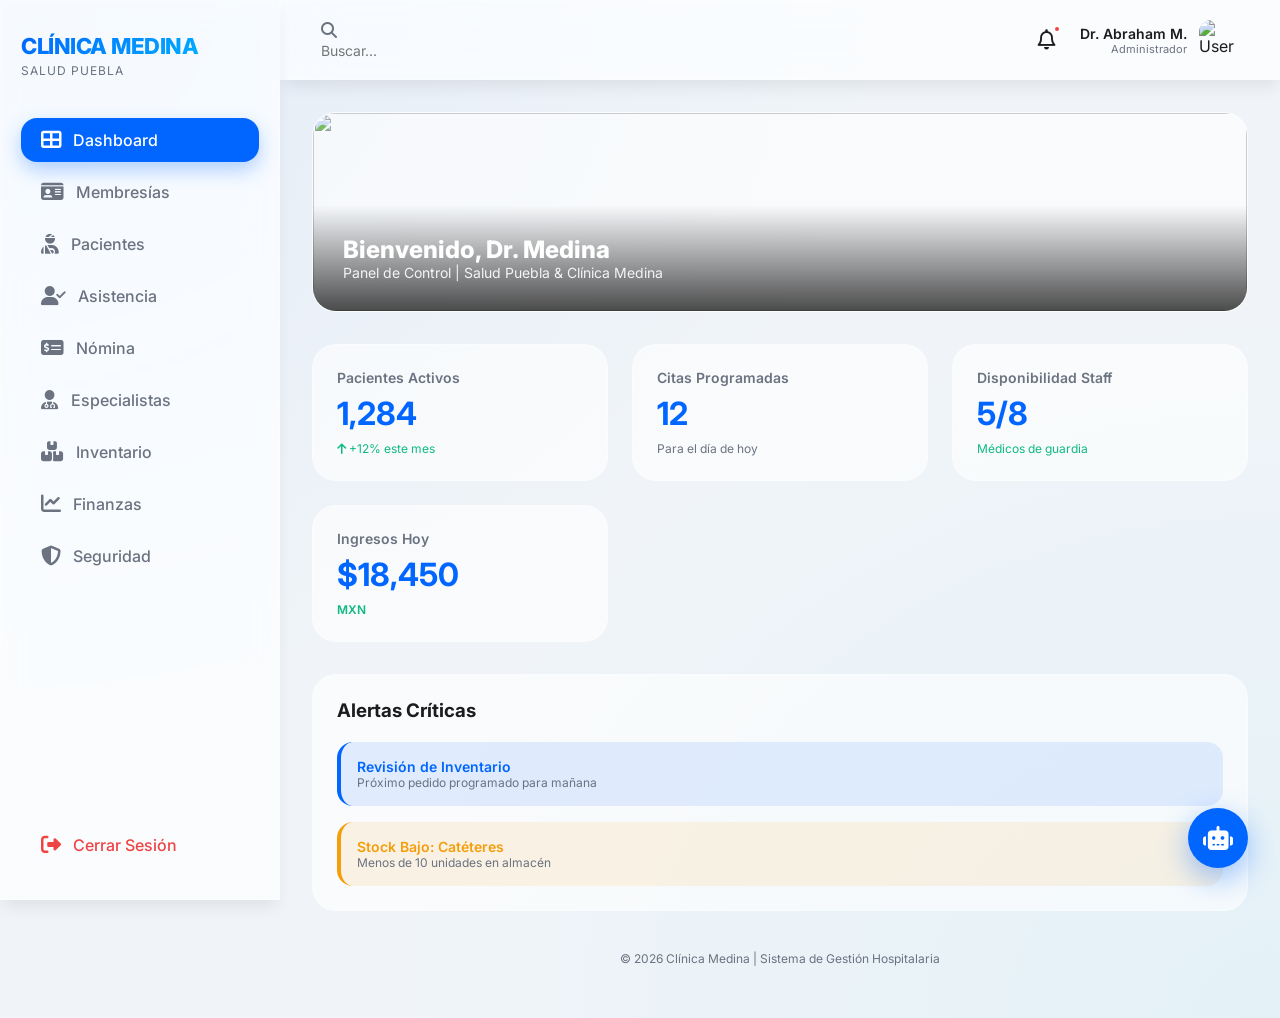
==== commit d559fe5e: "Add files via upload" ====
--- a/proyecto/index.html
+++ b/proyecto/index.html
@@ -24,10 +24,6 @@
                     <i class="fas fa-th-large"></i>
                     <span>Dashboard</span>
                 </a>
-                <a class="nav-item" data-page="hemodialysis">
-                    <i class="fas fa-lungs"></i>
-                    <span>Hemodiálisis</span>
-                </a>
                 <a class="nav-item" data-page="memberships">
                     <i class="fas fa-id-card"></i>
                     <span>Membresías</span>
@@ -35,10 +31,6 @@
                 <a class="nav-item" data-page="patients">
                     <i class="fas fa-user-injured"></i>
                     <span>Pacientes</span>
-                </a>
-                <a class="nav-item" data-page="schedule">
-                    <i class="fas fa-calendar-alt"></i>
-                    <span>Agenda</span>
                 </a>
                 <a class="nav-item" data-page="attendance">
                     <i class="fas fa-user-check"></i>
@@ -76,9 +68,14 @@
 
         <!-- Main Content Wrapper -->
         <header class="glass">
-            <div class="header-search">
-                <i class="fas fa-search" style="color: var(--text-secondary); margin-right: 12px;"></i>
-                <input type="text" placeholder="Buscar pacientes, estudios o médicos..." style="background: transparent; border: none; outline: none; width: 300px; font-size: 14px;">
+            <div style="display: flex; align-items: center; gap: 16px;">
+                <button id="mobile-menu-toggle" class="glass" style="width: 40px; height: 40px; display: none; align-items: center; justify-content: center; border-radius: 10px; cursor: pointer; border: 1px solid var(--border);">
+                    <i class="fas fa-bars"></i>
+                </button>
+                <div class="header-search">
+                    <i class="fas fa-search" style="color: var(--text-secondary); margin-right: 12px;"></i>
+                    <input type="text" placeholder="Buscar..." style="background: transparent; border: none; outline: none; width: 100%; font-size: 14px;">
+                </div>
             </div>
             <div class="header-actions" style="display: flex; align-items: center; gap: 24px;">
                 <div class="notification-bell" style="position: relative; cursor: pointer;">
@@ -115,14 +112,14 @@
                         <span style="font-size: 12px; color: var(--success);"><i class="fas fa-arrow-up"></i> +12% este mes</span>
                     </div>
                     <div class="glass-card stat-card">
-                        <span class="stat-label">Hemodiálisis Hoy</span>
-                        <span class="stat-value">42</span>
-                        <span style="font-size: 12px; color: var(--text-secondary);">12 en curso, 30 programadas</span>
+                        <span class="stat-label">Citas Programadas</span>
+                        <span class="stat-value">12</span>
+                        <span style="font-size: 12px; color: var(--text-secondary);">Para el día de hoy</span>
                     </div>
                     <div class="glass-card stat-card">
-                        <span class="stat-label">Máquinas Libres</span>
-                        <span class="stat-value">8/24</span>
-                        <span style="font-size: 12px; color: var(--warning);">2 en mantenimiento</span>
+                        <span class="stat-label">Disponibilidad Staff</span>
+                        <span class="stat-value">5/8</span>
+                        <span style="font-size: 12px; color: var(--success);">Médicos de guardia</span>
                     </div>
                     <div class="glass-card stat-card">
                         <span class="stat-label">Ingresos Hoy</span>
@@ -131,23 +128,13 @@
                     </div>
                 </div>
 
-                <div style="display: grid; grid-template-columns: 2fr 1fr; gap: 24px;">
-                    <div class="glass-card">
-                        <div style="display: flex; justify-content: space-between; align-items: center; margin-bottom: 24px;">
-                            <h3 style="font-weight: 700;">Actividad de Hemodiálisis</h3>
-                            <select class="glass" style="padding: 8px 12px; border-radius: 8px; font-size: 12px; border: 1px solid var(--border);">
-                                <option>Últimos 7 días</option>
-                                <option>Último mes</option>
-                            </select>
-                        </div>
-                        <canvas id="revenueChart" height="250"></canvas>
-                    </div>
+                <div style="margin-top: 24px;">
                     <div class="glass-card">
                         <h3 style="font-weight: 700; margin-bottom: 20px;">Alertas Críticas</h3>
                         <div style="display: flex; flex-direction: column; gap: 16px;">
-                            <div style="background: rgba(239, 68, 68, 0.1); padding: 16px; border-radius: 16px; border-left: 4px solid var(--danger);">
-                                <p style="font-weight: 600; font-size: 14px; color: var(--danger);">Mantenimiento Requerido</p>
-                                <p style="font-size: 12px; color: var(--text-secondary);">Máquina #04 Fresenius T500</p>
+                            <div style="background: rgba(0, 102, 255, 0.1); padding: 16px; border-radius: 16px; border-left: 4px solid var(--primary);">
+                                <p style="font-weight: 600; font-size: 14px; color: var(--primary);">Revisión de Inventario</p>
+                                <p style="font-size: 12px; color: var(--text-secondary);">Próximo pedido programado para mañana</p>
                             </div>
                             <div style="background: rgba(245, 158, 11, 0.1); padding: 16px; border-radius: 16px; border-left: 4px solid var(--warning);">
                                 <p style="font-weight: 600; font-size: 14px; color: var(--warning);">Stock Bajo: Catéteres</p>
@@ -159,12 +146,6 @@
             </section>
 
             <!-- Other pages will be added dynamically or pre-defined -->
-            <section id="page-hemodialysis" class="page-section fade-in">
-                <h2 style="margin-bottom: 24px; font-weight: 800;">Panel de Control Hemodiálisis</h2>
-                <div class="stats-grid" id="hemo-machines-grid">
-                    <!-- Machines cards will be injected here -->
-                </div>
-            </section>
 
             <section id="page-memberships" class="page-section fade-in">
                 <h2 style="margin-bottom: 24px; font-weight: 800;">Sistema de Membresías Salud Puebla</h2>
@@ -175,7 +156,7 @@
                         <ul style="font-size: 13px; color: var(--text-secondary); list-style: none; display: flex; flex-direction: column; gap: 8px;">
                             <li><i class="fas fa-check" style="color: var(--success);"></i> Consulta General Gratis</li>
                             <li><i class="fas fa-check" style="color: var(--success);"></i> 50% Ultrasonido</li>
-                            <li><i class="fas fa-check" style="color: var(--success);"></i> 11va Hemodialisis Gratis</li>
+                            <li><i class="fas fa-check" style="color: var(--success);"></i> Descuentos en Farmacia</li>
                         </ul>
                     </div>
                     <div class="glass-card" style="border-top: 4px solid var(--secondary);">
@@ -199,27 +180,29 @@
                 </div>
                 
                 <div class="glass-card" style="margin-top: 32px;">
-                    <div style="display: flex; justify-content: space-between; align-items: center; margin-bottom: 24px;">
+                    <div style="display: flex; justify-content: space-between; align-items: center; margin-bottom: 24px; gap: 15px; flex-wrap: wrap;">
                         <h3 style="font-weight: 700;">Verificación de Membresía</h3>
                         <button class="glass" style="padding: 10px 20px; border-radius: 12px; background: var(--primary); color: white; border: none; font-weight: 600; cursor: pointer;">
                             <i class="fas fa-qrcode"></i> Escanear QR
                         </button>
                     </div>
-                    <table style="width: 100%; border-collapse: collapse; text-align: left;">
-                        <thead>
-                            <tr style="color: var(--text-secondary); font-size: 12px; text-transform: uppercase; letter-spacing: 1px;">
-                                <th style="padding: 16px 0;">Socio</th>
-                                <th>ID Membresía</th>
-                                <th>Tipo</th>
-                                <th>Vencimiento</th>
-                                <th>Estado</th>
-                                <th>Acciones</th>
-                            </tr>
-                        </thead>
-                        <tbody id="membership-list" style="font-size: 14px;">
-                            <!-- Members injected here -->
-                        </tbody>
-                    </table>
+                    <div class="table-container">
+                        <table style="width: 100%; border-collapse: collapse; text-align: left; min-width: 600px;">
+                            <thead>
+                                <tr style="color: var(--text-secondary); font-size: 12px; text-transform: uppercase; letter-spacing: 1px;">
+                                    <th style="padding: 16px 0;">Socio</th>
+                                    <th>ID Membresía</th>
+                                    <th>Tipo</th>
+                                    <th>Vencimiento</th>
+                                    <th>Estado</th>
+                                    <th>Acciones</th>
+                                </tr>
+                            </thead>
+                            <tbody id="membership-list" style="font-size: 14px;">
+                                <!-- Members injected here -->
+                            </tbody>
+                        </table>
+                    </div>
                 </div>
             </section>
             <section id="page-patients" class="page-section fade-in">
@@ -230,7 +213,7 @@
                     </button>
                 </div>
                 <div class="glass-card">
-                    <div style="display: grid; grid-template-columns: repeat(auto-fill, minmax(300px, 1fr)); gap: 20px;" id="patients-list">
+                    <div style="display: grid; grid-template-columns: repeat(auto-fill, minmax(280px, 1fr)); gap: 20px;" id="patients-list">
                         <!-- Patient profiles will be injected here -->
                     </div>
                 </div>
@@ -247,7 +230,7 @@
                 <div style="display: flex; justify-content: space-between; align-items: center; margin-bottom: 24px;">
                     <div>
                         <h2 style="font-weight: 800;">Inventario y Farmacia</h2>
-                        <p style="color: var(--text-secondary); font-size: 14px;">Control de medicamentos e insumos de hemodiálisis</p>
+                        <p style="color: var(--text-secondary); font-size: 14px;">Control de medicamentos e insumos médicos</p>
                     </div>
                     <div style="display: flex; gap: 12px;">
                         <button class="glass" onclick="openModal('medina-inv-movement-modal')" style="padding: 10px 20px; border-radius: 12px; background: rgba(0, 102, 255, 0.1); color: var(--primary); border: 1px solid var(--primary); font-weight: 600; cursor: pointer;">
@@ -276,8 +259,8 @@
 
                 <div class="glass-card" style="margin-top: 24px;">
                     <h3 style="margin-bottom: 20px;">Existencias en Almacén</h3>
-                    <div style="overflow-x: auto;">
-                        <table style="width: 100%; border-collapse: collapse; text-align: left;">
+                    <div class="table-container">
+                        <table style="width: 100%; border-collapse: collapse; text-align: left; min-width: 600px;">
                             <thead>
                                 <tr style="color: var(--text-secondary); font-size: 11px; text-transform: uppercase;">
                                     <th style="padding: 12px 0;">Producto</th>
@@ -296,8 +279,8 @@
 
                 <div class="glass-card" style="margin-top: 24px;">
                     <h3 style="margin-bottom: 20px;">Historial de Movimientos</h3>
-                    <div style="overflow-x: auto;">
-                        <table style="width: 100%; border-collapse: collapse; text-align: left;">
+                    <div class="table-container">
+                        <table style="width: 100%; border-collapse: collapse; text-align: left; min-width: 500px;">
                             <thead>
                                 <tr style="color: var(--text-secondary); font-size: 11px; text-transform: uppercase;">
                                     <th style="padding: 12px 0;">Fecha</th>
@@ -340,14 +323,14 @@
                 </div>
 
                 <!-- Ingresos y Egresos Forms -->
-                <div style="display: grid; grid-template-columns: 1fr 1fr; gap: 24px; margin-top: 24px;">
+                <div class="stats-grid" style="grid-template-columns: repeat(auto-fit, minmax(320px, 1fr));">
                     <div class="glass-card">
                         <h3 style="margin-bottom: 20px; color: var(--success);">+ Registrar Ingreso</h3>
                         <div style="display: flex; flex-direction: column; gap: 15px;">
                             <input type="text" id="m-i-concepto" placeholder="Concepto de Ingreso" class="glass" style="padding: 12px; border-radius: 10px; border: 1px solid var(--border); outline: none;">
-                            <div style="display: flex; gap: 10px;">
-                                <input type="number" id="m-i-cantidad" placeholder="Monto ($)" class="glass" style="flex: 1; padding: 12px; border-radius: 10px; border: 1px solid var(--border); outline: none;">
-                                <input type="date" id="m-i-fecha" class="glass" style="flex: 1; padding: 12px; border-radius: 10px; border: 1px solid var(--border); outline: none;">
+                            <div style="display: flex; gap: 10px; flex-wrap: wrap;">
+                                <input type="number" id="m-i-cantidad" placeholder="Monto ($)" class="glass" style="flex: 1; min-width: 120px; padding: 12px; border-radius: 10px; border: 1px solid var(--border); outline: none;">
+                                <input type="date" id="m-i-fecha" class="glass" style="flex: 1; min-width: 120px; padding: 12px; border-radius: 10px; border: 1px solid var(--border); outline: none;">
                             </div>
                             <button onclick="saveMedinaIngreso()" style="width: 100%; padding: 12px; border-radius: 12px; background: var(--success); color: white; border: none; font-weight: 600; cursor: pointer;">
                                 <i class="fas fa-plus-circle"></i> Guardar Ingreso
@@ -359,9 +342,9 @@
                         <div style="display: flex; flex-direction: column; gap: 15px;">
                             <input type="text" id="m-g-concepto" placeholder="Concepto de Gasto" class="glass" style="padding: 12px; border-radius: 10px; border: 1px solid var(--border); outline: none;">
                             <input type="text" id="m-g-motivo" placeholder="Motivo/Detalle" class="glass" style="padding: 12px; border-radius: 10px; border: 1px solid var(--border); outline: none;">
-                            <div style="display: flex; gap: 10px;">
-                                <input type="number" id="m-g-cantidad" placeholder="Monto ($)" class="glass" style="flex: 1; padding: 12px; border-radius: 10px; border: 1px solid var(--border); outline: none;">
-                                <input type="date" id="m-g-fecha" class="glass" style="flex: 1; padding: 12px; border-radius: 10px; border: 1px solid var(--border); outline: none;">
+                            <div style="display: flex; gap: 10px; flex-wrap: wrap;">
+                                <input type="number" id="m-g-cantidad" placeholder="Monto ($)" class="glass" style="flex: 1; min-width: 120px; padding: 12px; border-radius: 10px; border: 1px solid var(--border); outline: none;">
+                                <input type="date" id="m-g-fecha" class="glass" style="flex: 1; min-width: 120px; padding: 12px; border-radius: 10px; border: 1px solid var(--border); outline: none;">
                             </div>
                             <button onclick="saveMedinaGasto()" style="width: 100%; padding: 12px; border-radius: 12px; background: var(--danger); color: white; border: none; font-weight: 600; cursor: pointer;">
                                 <i class="fas fa-minus-circle"></i> Guardar Gasto
@@ -371,11 +354,11 @@
                 </div>
 
                 <!-- History Tables -->
-                <div style="display: grid; grid-template-columns: 1fr 1fr; gap: 24px; margin-top: 24px;">
+                <div class="stats-grid" style="grid-template-columns: repeat(auto-fit, minmax(320px, 1fr));">
                     <div class="glass-card">
                         <h3 style="margin-bottom: 20px;">Historial de Ingresos</h3>
-                        <div style="overflow-x: auto; max-height: 400px;">
-                            <table style="width: 100%; border-collapse: collapse; text-align: left;">
+                        <div class="table-container" style="max-height: 400px;">
+                            <table style="width: 100%; border-collapse: collapse; text-align: left; min-width: 400px;">
                                 <thead>
                                     <tr style="color: var(--text-secondary); font-size: 11px; text-transform: uppercase;">
                                         <th style="padding: 12px 0;">Fecha</th>
@@ -390,8 +373,8 @@
                     </div>
                     <div class="glass-card">
                         <h3 style="margin-bottom: 20px;">Historial de Egresos</h3>
-                        <div style="overflow-x: auto; max-height: 400px;">
-                            <table style="width: 100%; border-collapse: collapse; text-align: left;">
+                        <div class="table-container" style="max-height: 400px;">
+                            <table style="width: 100%; border-collapse: collapse; text-align: left; min-width: 400px;">
                                 <thead>
                                     <tr style="color: var(--text-secondary); font-size: 11px; text-transform: uppercase;">
                                         <th style="padding: 12px 0;">Fecha</th>
@@ -407,25 +390,6 @@
                 </div>
             </section>
 
-            <section id="page-schedule" class="page-section fade-in">
-                <div style="display: flex; justify-content: space-between; align-items: center; margin-bottom: 24px;">
-                    <div>
-                        <h2 style="font-weight: 800;">Agenda de Hemodiálisis</h2>
-                        <p style="color: var(--text-secondary); font-size: 14px;">Control de máquinas y turnos semanales</p>
-                    </div>
-                    <div style="display: flex; gap: 20px;">
-                        <div class="glass-card" style="padding: 10px 20px; display: flex; flex-direction: column; align-items: center;">
-                            <span style="font-size: 11px; color: var(--text-secondary);">PACIENTES</span>
-                            <span id="medina-count-patients" style="font-size: 18px; font-weight: 800;">0</span>
-                        </div>
-                        <div class="glass-card" style="padding: 10px 20px; display: flex; flex-direction: column; align-items: center;">
-                            <span style="font-size: 11px; color: var(--text-secondary);">LIBRES</span>
-                            <span id="medina-count-available" style="font-size: 18px; font-weight: 800;">0</span>
-                        </div>
-                    </div>
-                </div>
-                <div class="glass-card" id="medinaAgendaContainer" style="padding: 0; overflow: hidden; height: calc(100vh - 250px);"></div>
-            </section>
 
             <!-- Attendance Section -->
             <section id="page-attendance" class="page-section fade-in">
@@ -436,7 +400,7 @@
                     </div>
                 </div>
 
-                <div style="display: grid; grid-template-columns: 1fr 2fr; gap: 24px;">
+                <div class="stats-grid" style="grid-template-columns: repeat(auto-fit, minmax(320px, 1fr));">
                     <div class="glass-card">
                         <h3 style="margin-bottom: 20px;">Registrar Asistencia</h3>
                         <div style="display: flex; flex-direction: column; gap: 15px;">
@@ -464,8 +428,8 @@
 
                     <div class="glass-card">
                         <h3 style="margin-bottom: 20px;">Bitácora de Hoy</h3>
-                        <div style="overflow-x: auto; max-height: 500px;">
-                            <table style="width: 100%; border-collapse: collapse; text-align: left;">
+                        <div class="table-container" style="max-height: 500px;">
+                            <table style="width: 100%; border-collapse: collapse; text-align: left; min-width: 500px;">
                                 <thead>
                                     <tr style="color: var(--text-secondary); font-size: 11px; text-transform: uppercase;">
                                         <th style="padding: 12px 0;">Foto</th>
@@ -494,7 +458,7 @@
                     </button>
                 </div>
 
-                <div style="display: grid; grid-template-columns: 300px 1fr; gap: 24px; min-height: 500px;">
+                <div class="stats-grid" style="grid-template-columns: repeat(auto-fit, minmax(300px, 1fr)); min-height: 500px;">
                     <!-- Employee List -->
                     <div class="glass-card" style="padding: 0; overflow: hidden; display: flex; flex-direction: column;">
                         <div style="padding: 20px; border-bottom: 1px solid var(--border);">
@@ -520,7 +484,7 @@
                         </div>
 
                         <!-- Period and Date -->
-                        <div style="display: grid; grid-template-columns: 2fr 1fr; gap: 20px;">
+                        <div class="stats-grid" style="grid-template-columns: repeat(auto-fit, minmax(200px, 1fr)); gap: 20px; margin-bottom: 0;">
                             <div class="glass" style="padding: 12px 15px; border-radius: 12px;">
                                 <label style="font-size: 10px; color: var(--text-secondary); display: block; margin-bottom: 5px; font-weight: 700; text-transform: uppercase;">Periodo de Nómina (ej. Quincena 1-15)</label>
                                 <input type="text" id="p-det-periodo" class="glass" placeholder="Quincena del 1-15 de Mayo" style="width: 100%; border: none; background: transparent; font-weight: 600; outline: none; border-bottom: 1px solid var(--border);">
@@ -531,7 +495,7 @@
                             </div>
                         </div>
 
-                        <div style="display: grid; grid-template-columns: repeat(3, 1fr); gap: 20px;">
+                        <div class="stats-grid" style="grid-template-columns: repeat(auto-fit, minmax(180px, 1fr)); gap: 20px; margin-bottom: 0;">
                             <div class="glass" style="padding: 20px; border-radius: 16px;">
                                 <label style="font-size: 11px; color: var(--text-secondary); text-transform: uppercase; font-weight: 700;">Salario Quincenal</label>
                                 <div style="display: flex; align-items: center; gap: 10px; margin-top: 5px;">
@@ -555,7 +519,7 @@
                             </div>
                         </div>
 
-                        <div style="display: grid; grid-template-columns: repeat(4, 1fr); gap: 15px;">
+                        <div class="stats-grid" style="grid-template-columns: repeat(auto-fit, minmax(140px, 1fr)); gap: 15px; margin-bottom: 0;">
                             <div class="glass" style="padding: 12px; border-radius: 16px;">
                                 <label style="font-size: 10px; color: var(--text-secondary); display: block; margin-bottom: 5px; font-weight: 700;">Faltas (Días)</label>
                                 <input type="number" id="p-det-faltas" oninput="updatePayrollCalculations()" class="glass" style="width: 100%; padding: 8px; border-radius: 8px; border: 1px solid var(--border);">
@@ -576,7 +540,7 @@
                             </div>
                         </div>
 
-                        <div style="display: grid; grid-template-columns: 1fr 1fr; gap: 15px;">
+                        <div class="stats-grid" style="grid-template-columns: repeat(auto-fit, minmax(200px, 1fr)); gap: 15px; margin-bottom: 0;">
                             <div class="glass" style="padding: 12px; border-radius: 16px;">
                                 <label style="font-size: 10px; color: var(--text-secondary); display: block; margin-bottom: 5px; font-weight: 700;">Otros Descuentos ($)</label>
                                 <input type="number" id="p-det-otros" oninput="updatePayrollCalculations()" class="glass" style="width: 100%; padding: 8px; border-radius: 8px; border: 1px solid var(--border);">
@@ -593,12 +557,12 @@
                             <small style="display: block; margin-top: 5px; color: var(--danger); font-weight: 600;">Retención: -$<span id="p-det-impuestos-desc">0</span></small>
                         </div>
 
-                        <div class="glass" style="margin-top: auto; padding: 25px; border-radius: 20px; background: linear-gradient(135deg, var(--primary), var(--secondary)); color: white; display: flex; justify-content: space-between; align-items: center;">
+                        <div class="glass" style="margin-top: auto; padding: 25px; border-radius: 20px; background: linear-gradient(135deg, var(--primary), var(--secondary)); color: white; display: flex; justify-content: space-between; align-items: center; flex-wrap: wrap; gap: 20px;">
                             <div>
                                 <h4 style="text-transform: uppercase; font-size: 12px; opacity: 0.8; font-weight: 700; letter-spacing: 1px;">Total Neto a Pagar</h4>
                                 <span style="font-size: 36px; font-weight: 900;">$<span id="p-det-total">0</span></span>
                             </div>
-                            <button onclick="saveMedinaPayrollData()" style="padding: 15px 30px; border-radius: 15px; background: white; color: var(--primary); border: none; font-weight: 800; cursor: pointer; box-shadow: 0 10px 20px rgba(0,0,0,0.1);">
+                            <button onclick="saveMedinaPayrollData()" style="padding: 15px 30px; border-radius: 15px; background: white; color: var(--primary); border: none; font-weight: 800; cursor: pointer; box-shadow: 0 10px 20px rgba(0,0,0,0.1); width: auto !important;">
                                 <i class="fas fa-save"></i> Guardar Nómina
                             </button>
                         </div>
@@ -634,40 +598,10 @@
             </footer>
         </main>
 
-        <!-- Agenda Modal -->
-        <div id="medinaAgendaModal" class="modal-overlay" style="display: none;">
-            <div class="glass-card modal-content" style="width: 450px;">
-                <div style="display: flex; justify-content: space-between; align-items: center; margin-bottom: 24px;">
-                    <h3 id="medina-apm-title">Detalles del Turno</h3>
-                    <i class="fas fa-times" onclick="closeMedinaAgendaModal()" style="cursor: pointer; opacity: 0.6;"></i>
-                </div>
-                <div style="display: flex; flex-direction: column; gap: 15px;">
-                    <input type="hidden" id="m-apm-day">
-                    <input type="hidden" id="m-apm-time">
-                    <input type="hidden" id="m-apm-machine">
-                    <input type="text" id="m-apm-name" placeholder="Nombre completo" class="glass" style="padding: 12px; border-radius: 10px; border: 1px solid var(--border); outline: none;">
-                    <div style="display: flex; gap: 10px;">
-                        <select id="m-apm-type" class="glass" style="flex:1; padding: 12px; border-radius: 10px; border: 1px solid var(--border);">
-                            <option value="fijo">Fijo</option>
-                            <option value="ocasion">Ocasión</option>
-                        </select>
-                        <select id="m-apm-status" class="glass" style="flex:1; padding: 12px; border-radius: 10px; border: 1px solid var(--border);">
-                            <option value="confirmado">Confirmado</option>
-                            <option value="en-sesion">En Sesión</option>
-                        </select>
-                    </div>
-                    <textarea id="m-apm-obs" placeholder="Observaciones..." class="glass" style="padding: 12px; border-radius: 10px; border: 1px solid var(--border); min-height: 80px;"></textarea>
-                    <div style="display: flex; gap: 10px;">
-                        <button id="m-apm-delete" onclick="deleteMedinaAgendaItem()" style="flex:1; padding: 12px; border-radius: 10px; border: 1px solid var(--danger); color: var(--danger); background: transparent;">Borrar</button>
-                        <button onclick="saveMedinaAgendaItem()" style="flex:2; padding: 12px; border-radius: 10px; background: var(--primary); color: white; border: none;">Guardar</button>
-                    </div>
-                </div>
-            </div>
-        </div>
 
         <!-- AI Assistant and other modals -->
         <div id="ai-assistant"><i class="fas fa-robot"></i></div>
-        <div id="ai-modal" class="glass" style="position: fixed; bottom: 100px; right: 32px; width: 350px; height: 500px; border-radius: 24px; display: none; z-index: 1001; overflow: hidden; box-shadow: var(--shadow-lg);">
+        <div id="ai-modal" class="glass" style="position: fixed; bottom: 100px; right: 32px; width: min(350px, 90vw); height: min(500px, 70vh); border-radius: 24px; display: none; z-index: 1001; overflow: hidden; box-shadow: var(--shadow-lg);">
             <div style="padding: 20px; background: var(--primary); color: white; display: flex; justify-content: space-between; align-items: center;">
                 <span style="font-weight: 600;">Medina AI Staff</span>
                 <i class="fas fa-times" id="close-ai" style="cursor: pointer;"></i>
@@ -678,7 +612,7 @@
 
     <!-- Patient Files Modal -->
     <div id="patient-files-modal" class="modal-overlay" style="display: none;">
-        <div class="glass-card modal-content" style="width: 500px;">
+        <div class="glass-card modal-content" style="width: min(500px, 95vw);">
             <div style="display: flex; justify-content: space-between; align-items: center; margin-bottom: 20px;">
                 <h3 id="modal-patient-name">Expediente</h3>
                 <i class="fas fa-times" onclick="closeModal('patient-files-modal')" style="cursor: pointer;"></i>
@@ -691,7 +625,7 @@
 
     <!-- Add Patient Modal -->
     <div id="add-patient-modal" class="modal-overlay" style="display: none;">
-        <div class="glass-card modal-content" style="width: 400px;">
+        <div class="glass-card modal-content" style="width: min(400px, 95vw);">
             <div style="display: flex; justify-content: space-between; align-items: center; margin-bottom: 20px;">
                 <h3>Nuevo Paciente</h3>
                 <i class="fas fa-times" onclick="closeModal('add-patient-modal')" style="cursor: pointer;"></i>
@@ -707,7 +641,7 @@
 
     <!-- Medina Product Modal -->
     <div id="medina-product-modal" class="modal-overlay" style="display: none;">
-        <div class="glass-card modal-content" style="width: 450px;">
+        <div class="glass-card modal-content" style="width: min(450px, 95vw);">
             <div style="display: flex; justify-content: space-between; align-items: center; margin-bottom: 24px;">
                 <h3 style="font-weight: 700;">Nuevo Producto / Insumo</h3>
                 <i class="fas fa-times" onclick="closeModal('medina-product-modal')" style="cursor: pointer; opacity: 0.6;"></i>
@@ -716,7 +650,7 @@
                 <input type="text" id="m-p-name" placeholder="Nombre del Producto" class="glass" style="padding: 12px; border-radius: 10px; border: 1px solid var(--border); outline: none;">
                 <select id="m-p-category" class="glass" style="padding: 12px; border-radius: 10px; border: 1px solid var(--border);">
                     <option value="Medicamento">Medicamento</option>
-                    <option value="Hemodiálisis">Insumo Hemodiálisis</option>
+                    <option value="Insumos">Insumos Médicos</option>
                     <option value="General">General</option>
                 </select>
                 <div style="display: flex; gap: 10px;">
@@ -737,7 +671,7 @@
 
     <!-- Medina Movement Modal -->
     <div id="medina-inv-movement-modal" class="modal-overlay" style="display: none;">
-        <div class="glass-card modal-content" style="width: 400px;">
+        <div class="glass-card modal-content" style="width: min(400px, 95vw);">
             <div style="display: flex; justify-content: space-between; align-items: center; margin-bottom: 24px;">
                 <h3 style="font-weight: 700;">Registrar Movimiento</h3>
                 <i class="fas fa-times" onclick="closeModal('medina-inv-movement-modal')" style="cursor: pointer; opacity: 0.6;"></i>
--- a/proyecto/style.css
+++ b/proyecto/style.css
@@ -264,148 +264,163 @@
     animation: fadeIn 0.3s ease-out;
 }
 
-/* Responsive */
+/* Responsive System */
+@media (max-width: 1200px) {
+    :root {
+        --sidebar-width: 240px;
+    }
+}
+
 @media (max-width: 1024px) {
+    :root {
+        --sidebar-width: 80px;
+    }
     aside {
-        width: 80px;
         padding: 32px 10px;
+        align-items: center;
     }
     aside .brand h1, aside .brand p, aside .nav-item span {
         display: none;
     }
+    aside .nav-item {
+        justify-content: center;
+        padding: 12px;
+    }
+    header {
+        left: var(--sidebar-width);
+        padding: 0 24px;
+    }
+}
+
+@media (max-width: 768px) {
+    :root {
+        --sidebar-width: 0px;
+        --header-height: 70px;
+    }
+    
+    #mobile-menu-toggle {
+        display: flex !important;
+    }
+
+    aside {
+        left: -100%;
+        width: 280px !important;
+        transition: transform 0.4s cubic-bezier(0.4, 0, 0.2, 1);
+        z-index: 2001;
+    }
+    
+    aside.mobile-active {
+        left: 0;
+        transform: translateX(0);
+    }
+    
+    aside .brand h1, aside .brand p, aside .nav-item span {
+        display: block;
+    }
+    
+    aside .nav-item {
+        justify-content: flex-start;
+        padding: 12px 20px;
+    }
+
     main {
-        margin-left: 80px;
-    }
+        margin-left: 0;
+        padding: 16px;
+        padding-top: calc(var(--header-height) + 16px);
+    }
+
     header {
-        left: 80px;
-    }
-}
-
-/* Agenda Grid Styling */
-#medinaAgendaContainer {
-    background: transparent;
-    display: flex;
-    flex-direction: column;
-}
-
-.medina-agenda-grid {
-    display: flex;
-    flex-direction: column;
-    height: 100%;
-}
-
-.medina-agenda-header {
-    display: grid;
-    grid-template-columns: 100px repeat(6, 1fr);
-    background: rgba(255, 255, 255, 0.4);
-    border-bottom: 1px solid var(--border);
-}
-
-.medina-agenda-row {
-    display: grid;
-    grid-template-columns: 100px repeat(6, 1fr);
-    border-bottom: 1px solid var(--border);
-    min-height: 150px;
-}
-
-.m-time-cell {
-    display: flex;
-    align-items: center;
-    justify-content: center;
-    background: rgba(255, 255, 255, 0.2);
-    font-weight: 800;
-    font-size: 14px;
-    color: var(--primary);
-}
-
-.m-day-col {
-    padding: 15px;
-    text-align: center;
-    font-weight: 700;
-    font-size: 12px;
-    color: var(--text-secondary);
-    text-transform: uppercase;
-}
-
-.m-agenda-cell {
-    padding: 10px;
-    border-left: 1px solid var(--border);
-}
-
-.m-machine-grid {
-    display: grid;
-    grid-template-columns: 1fr 1fr;
-    gap: 8px;
-    height: 100%;
-}
-
-.m-machine-slot {
-    background: rgba(255, 255, 255, 0.3);
-    border: 1px solid var(--border);
-    border-radius: 12px;
-    padding: 8px;
-    display: flex;
-    flex-direction: column;
-    gap: 4px;
-    transition: var(--transition);
-    min-height: 60px;
-    cursor: pointer;
-}
-
-.m-machine-slot:hover {
-    background: rgba(255, 255, 255, 0.6);
-    transform: translateY(-2px);
-}
-
-.m-machine-slot.empty {
-    border-style: dashed;
-    align-items: center;
-    justify-content: center;
-    opacity: 0.6;
-}
-
-.m-machine-slot.empty:hover {
-    opacity: 1;
-    border-color: var(--primary);
-}
-
-.m-slot-label {
-    font-size: 9px;
-    font-weight: 800;
-    color: var(--text-secondary);
-    opacity: 0.5;
-}
-
-.m-patient-card {
-    display: flex;
-    flex-direction: column;
-    gap: 4px;
-}
-
-.m-patient-name {
-    font-size: 12px;
-    font-weight: 700;
-    white-space: nowrap;
-    overflow: hidden;
-    text-overflow: ellipsis;
-}
-
-.m-patient-status {
-    font-size: 9px;
-    padding: 2px 8px;
-    border-radius: 50px;
-    align-self: flex-start;
-    font-weight: 700;
-    text-transform: uppercase;
-}
-
-.status-confirmado { background: rgba(16, 185, 129, 0.1); color: var(--success); }
-.status-en-camino { background: rgba(245, 158, 11, 0.1); color: var(--warning); }
-.status-en-sesion { background: rgba(0, 102, 255, 0.1); color: var(--primary); }
-
-.m-machine-slot.drag-over {
-    background: var(--primary-glow);
-    border-color: var(--primary);
+        left: 0;
+        padding: 0 16px;
+    }
+
+    .header-search {
+        flex: 1;
+    }
+
+    .header-search input {
+        width: 100% !important;
+        min-width: 100px;
+    }
+
+    .stats-grid {
+        grid-template-columns: 1fr !important;
+        gap: 16px;
+    }
+
+    .glass-card {
+        padding: 16px;
+        border-radius: var(--radius-md);
+    }
+
+    h2 {
+        font-size: 1.25rem;
+    }
+
+    /* Stack any manual grid layouts */
+    [style*="display: grid"], 
+    [style*="display:flex"] {
+        grid-template-columns: 1fr !important;
+        flex-direction: column !important;
+    }
+
+    /* Table Responsiveness */
+    .table-container {
+        width: 100%;
+        overflow-x: auto;
+        -webkit-overflow-scrolling: touch;
+        margin: 10px 0;
+        border-radius: 12px;
+    }
+
+    table {
+        min-width: 700px; /* Ensure tables don't squash */
+    }
+
+    .user-profile div {
+        display: none;
+    }
+
+    .header-actions {
+        gap: 12px !important;
+    }
+
+    #ai-assistant {
+        bottom: 20px;
+        right: 20px;
+        width: 50px;
+        height: 50px;
+    }
+}
+
+@media (max-width: 480px) {
+    .header-search {
+        display: none; /* Hide search on very small screens to fit profile */
+    }
+    
+    .brand h1 {
+        font-size: 1.1rem;
+    }
+    
+    .modal-content {
+        padding: 20px;
+    }
+
+    button {
+        width: 100% !important;
+        justify-content: center;
+    }
+}
+
+/* Global Responsive Helpers */
+.table-container {
+    background: rgba(255, 255, 255, 0.05);
+    padding: 2px;
+}
+
+p, h1, h2, h3, h4, span, td {
+    word-break: break-word;
+    overflow-wrap: break-word;
 }
 
 .payroll-item:hover {
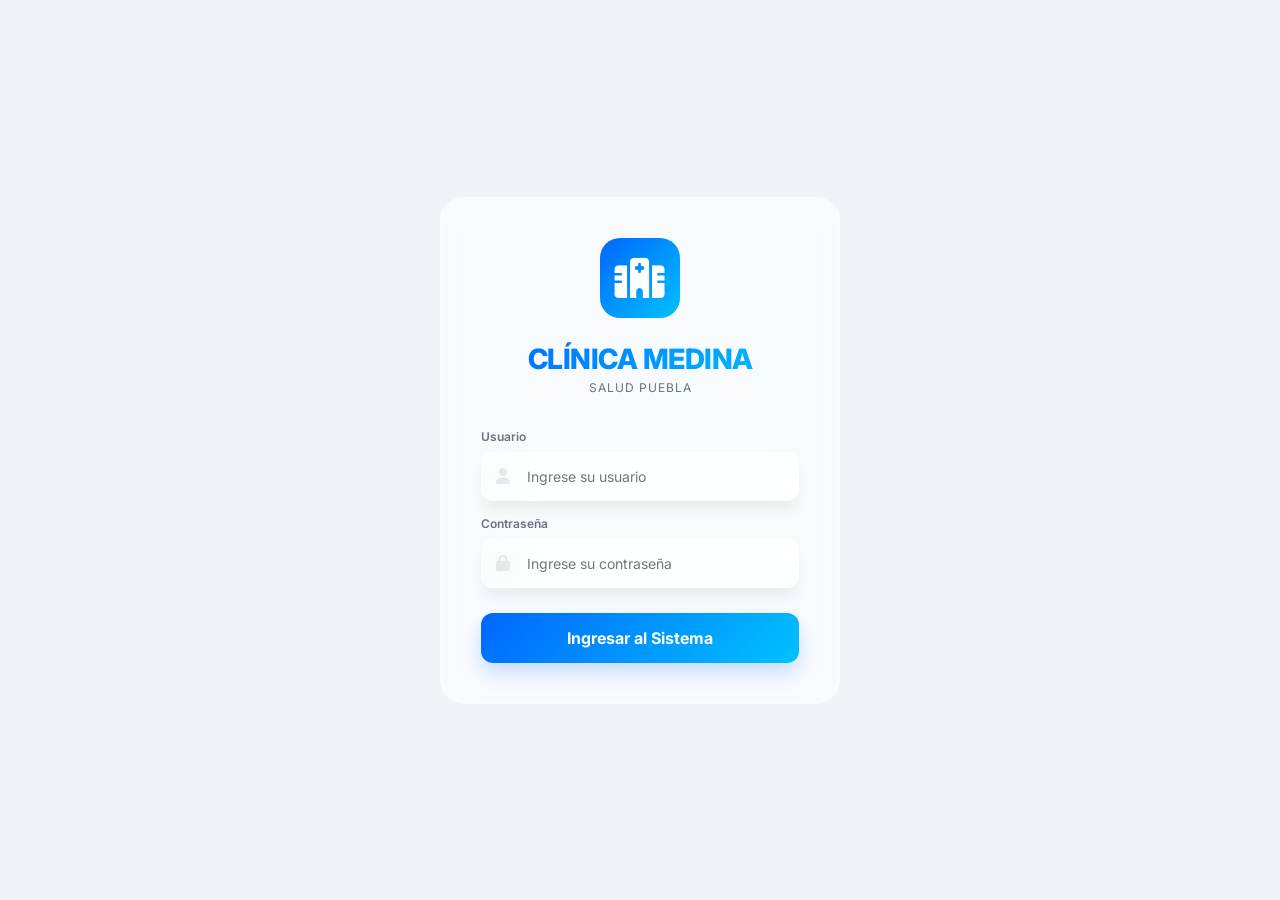
==== commit 7f99886e: "Add files via upload" ====
--- a/proyecto/index.html
+++ b/proyecto/index.html
@@ -11,7 +11,41 @@
     <script src="https://cdnjs.cloudflare.com/ajax/libs/html2pdf.js/0.10.1/html2pdf.bundle.min.js"></script>
 </head>
 <body>
-    <div id="app">
+    <!-- Login Screen -->
+    <div id="login-screen" style="position: fixed; top: 0; left: 0; width: 100%; height: 100vh; background: var(--background); display: flex; align-items: center; justify-content: center; z-index: 9999;">
+        <div class="glass-card" style="width: min(400px, 90vw); padding: 40px; text-align: center; display: flex; flex-direction: column; gap: 24px;">
+            <div class="brand" style="margin-bottom: 10px;">
+                <div style="width: 80px; height: 80px; background: linear-gradient(135deg, var(--primary), var(--secondary)); border-radius: 20px; display: flex; align-items: center; justify-content: center; margin: 0 auto 20px;">
+                    <i class="fas fa-hospital" style="font-size: 40px; color: white;"></i>
+                </div>
+                <h1 style="font-size: 28px;">CLÍNICA MEDINA</h1>
+                <p>Salud Puebla</p>
+            </div>
+            
+            <div style="display: flex; flex-direction: column; gap: 15px; text-align: left;">
+                <div>
+                    <label style="font-size: 12px; font-weight: 600; color: var(--text-secondary); margin-bottom: 8px; display: block;">Usuario</label>
+                    <div style="position: relative;">
+                        <i class="fas fa-user" style="position: absolute; left: 15px; top: 50%; transform: translateY(-50%); color: var(--text-secondary);"></i>
+                        <input type="text" id="login-username" placeholder="Ingrese su usuario" class="glass" style="width: 100%; padding: 15px 15px 15px 45px; border-radius: 12px; border: 1px solid var(--border); outline: none; font-size: 14px;">
+                    </div>
+                </div>
+                <div>
+                    <label style="font-size: 12px; font-weight: 600; color: var(--text-secondary); margin-bottom: 8px; display: block;">Contraseña</label>
+                    <div style="position: relative;">
+                        <i class="fas fa-lock" style="position: absolute; left: 15px; top: 50%; transform: translateY(-50%); color: var(--text-secondary);"></i>
+                        <input type="password" id="login-password" placeholder="Ingrese su contraseña" class="glass" style="width: 100%; padding: 15px 15px 15px 45px; border-radius: 12px; border: 1px solid var(--border); outline: none; font-size: 14px;">
+                    </div>
+                </div>
+                <p id="login-error" style="color: var(--danger); font-size: 12px; font-weight: 600; text-align: center; display: none;">Usuario o contraseña incorrectos</p>
+                <button onclick="handleLogin()" style="width: 100%; padding: 15px; border-radius: 12px; background: linear-gradient(135deg, var(--primary), var(--secondary)); color: white; border: none; font-weight: 700; font-size: 16px; cursor: pointer; margin-top: 10px; box-shadow: 0 10px 20px rgba(0, 102, 255, 0.2);">
+                    Ingresar al Sistema
+                </button>
+            </div>
+        </div>
+    </div>
+
+    <div id="app" style="display: none;">
         <!-- Sidebar Navigation -->
         <aside class="glass">
             <div class="brand">
@@ -59,7 +93,7 @@
             </nav>
 
             <div style="margin-top: auto; padding-top: 20px; border-top: 1px solid var(--border);">
-                <div class="nav-item" style="color: var(--danger);">
+                <div id="logout-btn" class="nav-item" style="color: var(--danger);">
                     <i class="fas fa-sign-out-alt"></i>
                     <span>Cerrar Sesión</span>
                 </div>
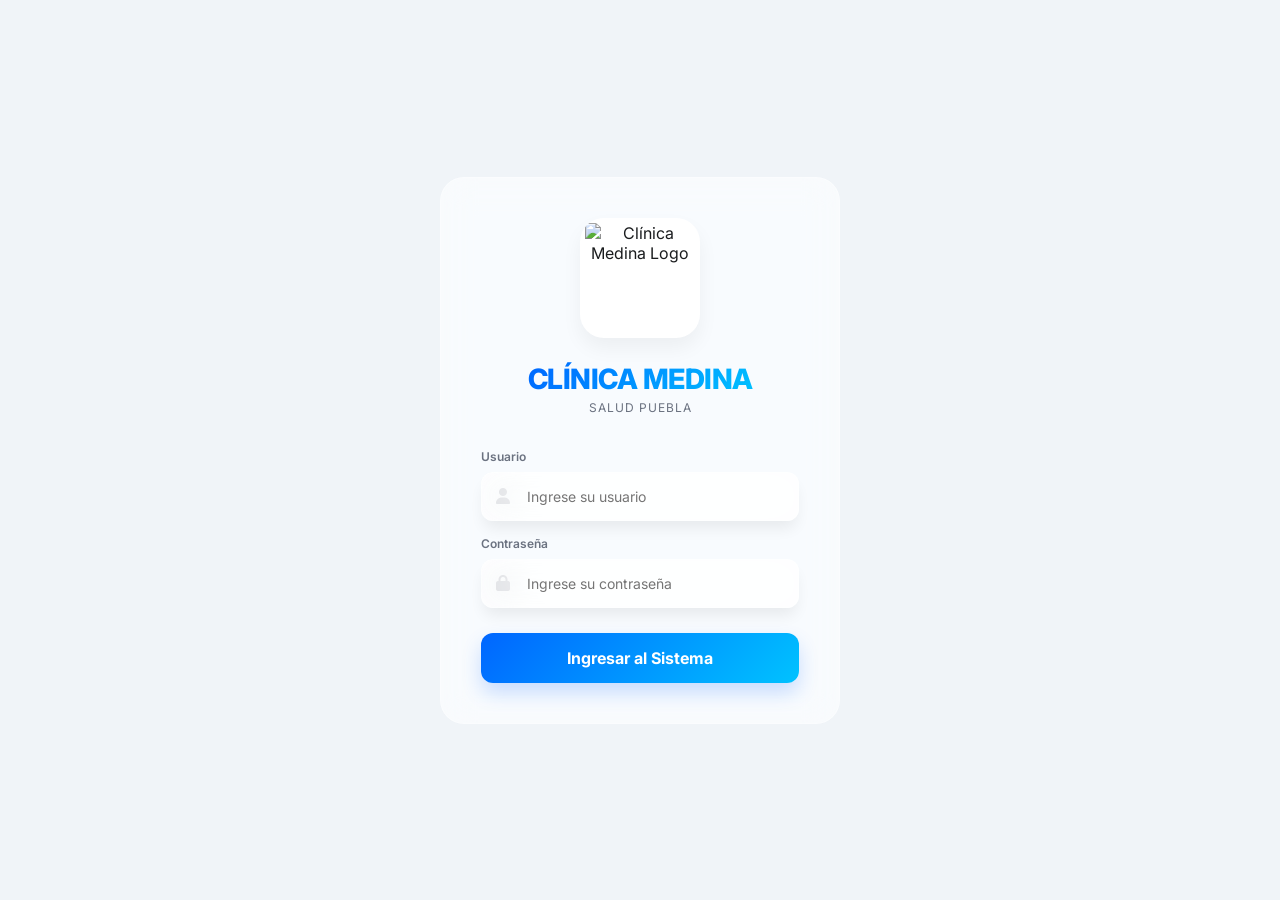
==== commit e3bb94ab: "Add files via upload" ====
--- a/proyecto/index.html
+++ b/proyecto/index.html
@@ -4,7 +4,7 @@
     <meta charset="UTF-8">
     <meta name="viewport" content="width=device-width, initial-scale=1.0">
     <title>Salud Puebla | Clínica Medina OS</title>
-    <link rel="stylesheet" href="style.css">
+    <link rel="stylesheet" href="style.css?v=3.0">
     <link rel="stylesheet" href="https://cdnjs.cloudflare.com/ajax/libs/font-awesome/6.4.0/css/all.min.css">
     <link href="https://fonts.googleapis.com/css2?family=Inter:wght@300;400;500;600;700;800&display=swap" rel="stylesheet">
     <script src="https://cdn.jsdelivr.net/npm/chart.js"></script>
@@ -14,9 +14,9 @@
     <!-- Login Screen -->
     <div id="login-screen" style="position: fixed; top: 0; left: 0; width: 100%; height: 100vh; background: var(--background); display: flex; align-items: center; justify-content: center; z-index: 9999;">
         <div class="glass-card" style="width: min(400px, 90vw); padding: 40px; text-align: center; display: flex; flex-direction: column; gap: 24px;">
-            <div class="brand" style="margin-bottom: 10px;">
-                <div style="width: 80px; height: 80px; background: linear-gradient(135deg, var(--primary), var(--secondary)); border-radius: 20px; display: flex; align-items: center; justify-content: center; margin: 0 auto 20px;">
-                    <i class="fas fa-hospital" style="font-size: 40px; color: white;"></i>
+            <div class="brand" style="margin-bottom: 10px; text-align: center; align-items: center;">
+                <div style="width: 120px; height: 120px; margin: 0 auto 20px; border-radius: 24px; overflow: hidden; display: flex; align-items: center; justify-content: center; background: white; box-shadow: 0 10px 20px rgba(0,0,0,0.05);">
+                    <img src="logo.jpg" alt="Clínica Medina Logo" style="width: 100%; height: 100%; object-fit: contain; padding: 5px;">
                 </div>
                 <h1 style="font-size: 28px;">CLÍNICA MEDINA</h1>
                 <p>Salud Puebla</p>
@@ -48,7 +48,8 @@
     <div id="app" style="display: none;">
         <!-- Sidebar Navigation -->
         <aside class="glass">
-            <div class="brand">
+            <div class="brand" style="align-items: center; text-align: center;">
+                <img src="logo.jpg" alt="Clínica Medina Logo" style="width: 70px; height: 70px; object-fit: contain; background: white; border-radius: 16px; padding: 5px; margin-bottom: 10px; box-shadow: 0 4px 10px rgba(0,0,0,0.05);">
                 <h1>CLÍNICA MEDINA</h1>
                 <p>Salud Puebla</p>
             </div>
@@ -61,6 +62,10 @@
                 <a class="nav-item" data-page="memberships">
                     <i class="fas fa-id-card"></i>
                     <span>Membresías</span>
+                </a>
+                <a class="nav-item" data-page="agenda">
+                    <i class="fas fa-calendar-alt"></i>
+                    <span>Agenda</span>
                 </a>
                 <a class="nav-item" data-page="patients">
                     <i class="fas fa-user-injured"></i>
@@ -132,7 +137,7 @@
             <!-- Dashboard Overview -->
             <section id="page-dashboard" class="page-section active fade-in">
                 <div class="glass-card" style="margin-bottom: 32px; padding: 0; overflow: hidden; height: 200px; position: relative;">
-                    <img src="/Users/Bi5M/.gemini/antigravity/brain/7ccee8db-44fe-4745-b122-daf04850807d/hospital_dashboard_hero_1778372550651.png" style="width: 100%; height: 100%; object-fit: cover; opacity: 0.8;">
+                    <img src="https://images.unsplash.com/photo-1519494026892-80bbd2d6fd0d?ixlib=rb-4.0.3&auto=format&fit=crop&w=2053&q=80" style="width: 100%; height: 100%; object-fit: cover; opacity: 0.8;" alt="Corporate Clinic Banner">
                     <div style="position: absolute; bottom: 0; left: 0; width: 100%; padding: 30px; background: linear-gradient(transparent, rgba(0,0,0,0.7)); color: white;">
                         <h2 style="font-weight: 800;">Bienvenido, Dr. Medina</h2>
                         <p style="font-size: 14px; opacity: 0.9;">Panel de Control | Salud Puebla & Clínica Medina</p>
@@ -236,6 +241,22 @@
                                 <!-- Members injected here -->
                             </tbody>
                         </table>
+                    </div>
+                </div>
+            </section>
+
+            <section id="page-agenda" class="page-section fade-in">
+                <div style="display: flex; justify-content: space-between; align-items: center; margin-bottom: 24px; flex-wrap: wrap; gap: 15px;">
+                    <h2 style="font-weight: 800;">Agenda de Hemodiálisis</h2>
+                    <div style="display: flex; gap: 10px; align-items: center;">
+                        <button onclick="changeAgendaWeek(-1)" class="glass" style="padding: 10px; border-radius: 8px; border: none; cursor: pointer; color: var(--text-primary);"><i class="fas fa-chevron-left"></i></button>
+                        <span id="agenda-week-label" class="glass" style="font-weight: 700; padding: 10px 16px; border-radius: 8px;">Semana Actual</span>
+                        <button onclick="changeAgendaWeek(1)" class="glass" style="padding: 10px; border-radius: 8px; border: none; cursor: pointer; color: var(--text-primary);"><i class="fas fa-chevron-right"></i></button>
+                    </div>
+                </div>
+                <div class="glass-card" style="padding: 0; overflow-x: auto;">
+                    <div id="agenda-grid" style="min-width: 800px; border-radius: var(--radius-md); overflow: hidden;">
+                        <!-- Renderizado vía script.js -->
                     </div>
                 </div>
             </section>
@@ -730,7 +751,41 @@
             </div>
         </div>
     </div>
-
-    <script src="script.js"></script>
+    <!-- Agenda Modal -->
+    <div id="agenda-modal" class="modal-overlay" style="display: none;">
+        <div class="glass-card modal-content" style="width: min(400px, 95vw);">
+            <div style="display: flex; justify-content: space-between; align-items: center; margin-bottom: 24px;">
+                <h3 style="font-weight: 700;">Editar Turno</h3>
+                <i class="fas fa-times" onclick="closeModal('agenda-modal')" style="cursor: pointer; opacity: 0.6;"></i>
+            </div>
+            <div style="display: flex; flex-direction: column; gap: 15px;">
+                <input type="hidden" id="agenda-date">
+                <input type="hidden" id="agenda-time">
+                <input type="hidden" id="agenda-slot">
+                
+                <input type="text" id="agenda-patient-name" placeholder="Nombre del Paciente" class="glass" style="padding: 12px; border-radius: 10px; border: 1px solid var(--border);">
+                
+                <div class="form-group">
+                    <label style="font-size: 11px; color: var(--text-secondary);">Tipo de Paciente</label>
+                    <select id="agenda-patient-type" class="glass" style="width:100%; padding: 12px; border-radius: 10px; border: 1px solid var(--border);">
+                        <option value="fijo">Fijo (Azul)</option>
+                        <option value="unica">Única ocasión (Naranja)</option>
+                    </select>
+                </div>
+
+                <div style="display: flex; gap: 10px;">
+                    <button onclick="saveAgendaSlot()" style="flex: 1; padding: 12px; border-radius: 12px; background: var(--primary); color: white; border: none; font-weight: 600; cursor: pointer;">
+                        <i class="fas fa-save"></i> Guardar
+                    </button>
+                    <button onclick="deleteAgendaSlot()" style="flex: 1; padding: 12px; border-radius: 12px; background: var(--danger); color: white; border: none; font-weight: 600; cursor: pointer;">
+                        <i class="fas fa-trash"></i> Liberar
+                    </button>
+                </div>
+            </div>
+        </div>
+    </div>
+
+
+    <script src="script.js?v=2.0"></script>
 </body>
 </html>
--- a/proyecto/style.css
+++ b/proyecto/style.css
@@ -435,3 +435,128 @@
 .payroll-item.active div {
     color: white !important;
 }
+
+/* Premium Agenda Grid */
+.agenda-grid-container {
+    display: grid;
+    grid-template-columns: 80px repeat(6, 1fr);
+    gap: 12px;
+    margin-bottom: 12px;
+    padding: 0 15px;
+}
+.agenda-grid-container:first-child {
+    padding-top: 15px;
+}
+.agenda-grid-container:last-child {
+    padding-bottom: 15px;
+}
+
+.agenda-header-cell {
+    padding: 15px;
+    font-weight: 800;
+    text-align: center;
+    border-radius: 16px;
+    background: rgba(255, 255, 255, 0.4);
+    backdrop-filter: blur(10px);
+    border: 1px solid rgba(255, 255, 255, 0.6);
+    color: var(--text-primary);
+    box-shadow: var(--shadow-sm);
+    display: flex;
+    flex-direction: column;
+    justify-content: center;
+    align-items: center;
+    text-transform: uppercase;
+    font-size: 11px;
+    letter-spacing: 1px;
+}
+.agenda-header-cell small {
+    font-size: 22px;
+    color: var(--primary);
+    font-weight: 900;
+    margin-top: 4px;
+    letter-spacing: 0;
+}
+
+.agenda-time-cell {
+    padding: 15px 5px;
+    font-weight: 800;
+    text-align: center;
+    border-radius: 16px;
+    background: linear-gradient(135deg, var(--primary), var(--secondary));
+    color: white;
+    box-shadow: var(--shadow-md);
+    display: flex;
+    align-items: center;
+    justify-content: center;
+    font-size: 13px;
+    letter-spacing: 0.5px;
+}
+
+.agenda-day-col {
+    padding: 10px;
+    border-radius: 16px;
+    background: rgba(255, 255, 255, 0.2);
+    border: 1px solid rgba(255, 255, 255, 0.5);
+    box-shadow: inset 0 2px 10px rgba(255,255,255,0.5);
+    display: flex;
+    flex-direction: column;
+    gap: 10px;
+}
+
+.agenda-slot {
+    padding: 12px;
+    border-radius: 12px;
+    font-size: 12px;
+    font-weight: 700;
+    cursor: pointer;
+    text-align: center;
+    min-height: 48px;
+    display: flex;
+    align-items: center;
+    justify-content: center;
+    transition: all 0.3s cubic-bezier(0.4, 0, 0.2, 1);
+    background: rgba(255, 255, 255, 0.6);
+    border: 1px solid transparent;
+    color: var(--text-secondary);
+    box-shadow: var(--shadow-sm);
+    position: relative;
+    overflow: hidden;
+}
+.agenda-slot i {
+    font-size: 16px;
+    opacity: 0.5;
+    transition: all 0.3s;
+}
+.agenda-slot:hover {
+    background: rgba(255, 255, 255, 0.95);
+    border-color: var(--primary);
+    transform: translateY(-2px);
+    box-shadow: var(--shadow-md);
+    color: var(--primary);
+}
+.agenda-slot:hover i {
+    opacity: 1;
+    transform: scale(1.2);
+}
+
+.agenda-slot.fijo {
+    background: linear-gradient(135deg, var(--primary), var(--secondary));
+    color: white;
+    border: none;
+    box-shadow: 0 4px 15px rgba(0, 102, 255, 0.2);
+}
+.agenda-slot.fijo:hover {
+    transform: translateY(-3px);
+    box-shadow: 0 10px 25px rgba(0, 102, 255, 0.4);
+}
+
+.agenda-slot.unica {
+    background: linear-gradient(135deg, #FF8A00, #FF3D00);
+    color: white;
+    border: none;
+    box-shadow: 0 4px 15px rgba(255, 61, 0, 0.2);
+}
+.agenda-slot.unica:hover {
+    transform: translateY(-3px);
+    box-shadow: 0 10px 25px rgba(255, 61, 0, 0.4);
+}
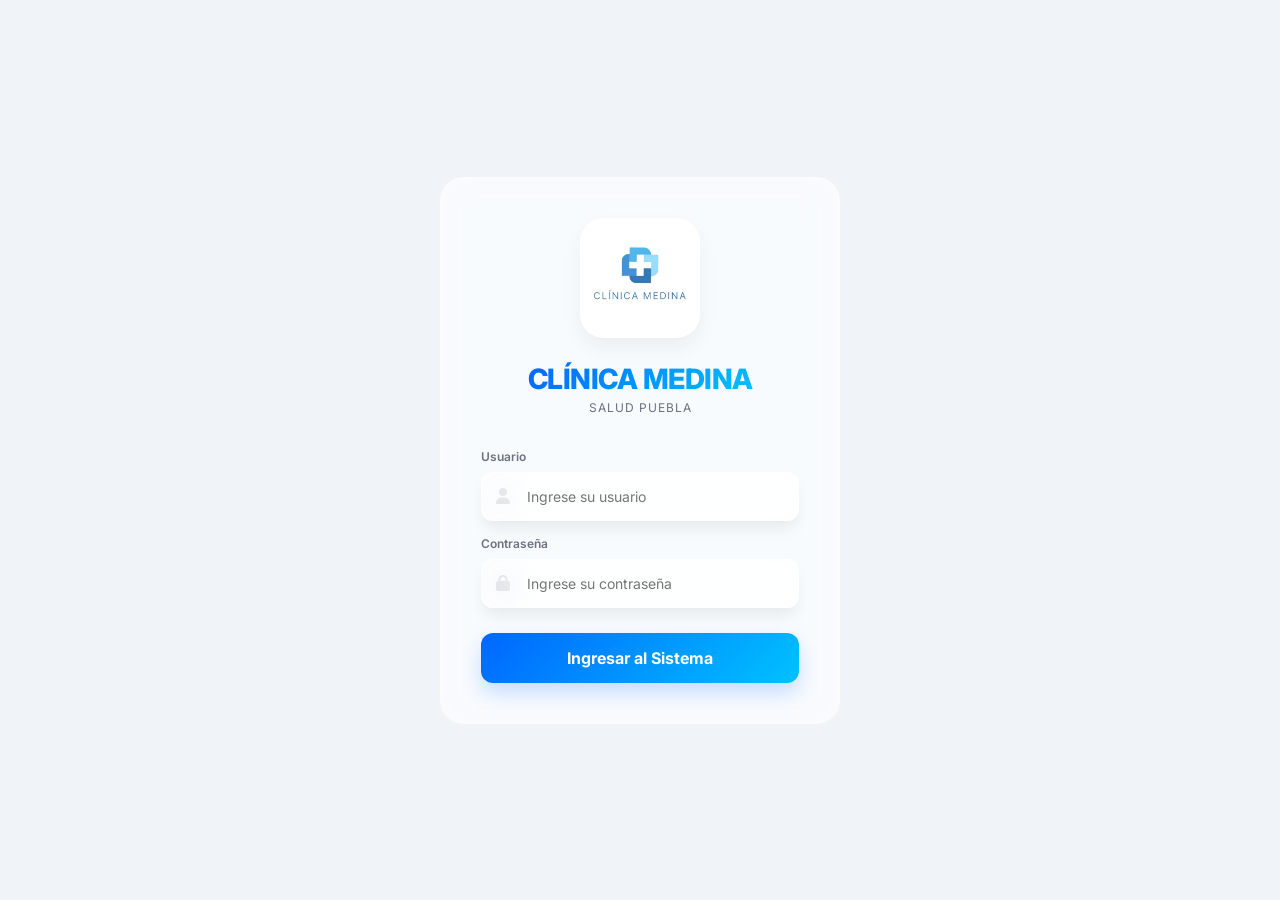
==== commit 55d572ae: "Add files via upload" ====
--- a/proyecto/index.html
+++ b/proyecto/index.html
@@ -4,7 +4,7 @@
     <meta charset="UTF-8">
     <meta name="viewport" content="width=device-width, initial-scale=1.0">
     <title>Salud Puebla | Clínica Medina OS</title>
-    <link rel="stylesheet" href="style.css?v=3.0">
+    <link rel="stylesheet" href="style.css?v=4.0">
     <link rel="stylesheet" href="https://cdnjs.cloudflare.com/ajax/libs/font-awesome/6.4.0/css/all.min.css">
     <link href="https://fonts.googleapis.com/css2?family=Inter:wght@300;400;500;600;700;800&display=swap" rel="stylesheet">
     <script src="https://cdn.jsdelivr.net/npm/chart.js"></script>
--- a/proyecto/style.css
+++ b/proyecto/style.css
@@ -357,11 +357,15 @@
         font-size: 1.25rem;
     }
 
-    /* Stack any manual grid layouts */
-    [style*="display: grid"], 
-    [style*="display:flex"] {
+    /* Target specific grids to stack on mobile */
+    .stats-grid, .features-grid, .services-grid {
         grid-template-columns: 1fr !important;
+    }
+    
+    /* Ensure modal actions stack properly */
+    .modal-content [style*="display: flex"] {
         flex-direction: column !important;
+        gap: 15px !important;
     }
 
     /* Table Responsiveness */
@@ -398,6 +402,27 @@
         display: none; /* Hide search on very small screens to fit profile */
     }
     
+    .header-actions button {
+        padding: 8px !important;
+    }
+
+    h2 {
+        font-size: 1.1rem;
+    }
+
+    .agenda-header-cell {
+        font-size: 9px;
+        padding: 10px 5px;
+    }
+    .agenda-header-cell small {
+        font-size: 16px;
+    }
+    .agenda-slot {
+        font-size: 10px;
+        padding: 8px 4px;
+        min-height: 40px;
+    }
+
     .brand h1 {
         font-size: 1.1rem;
     }
